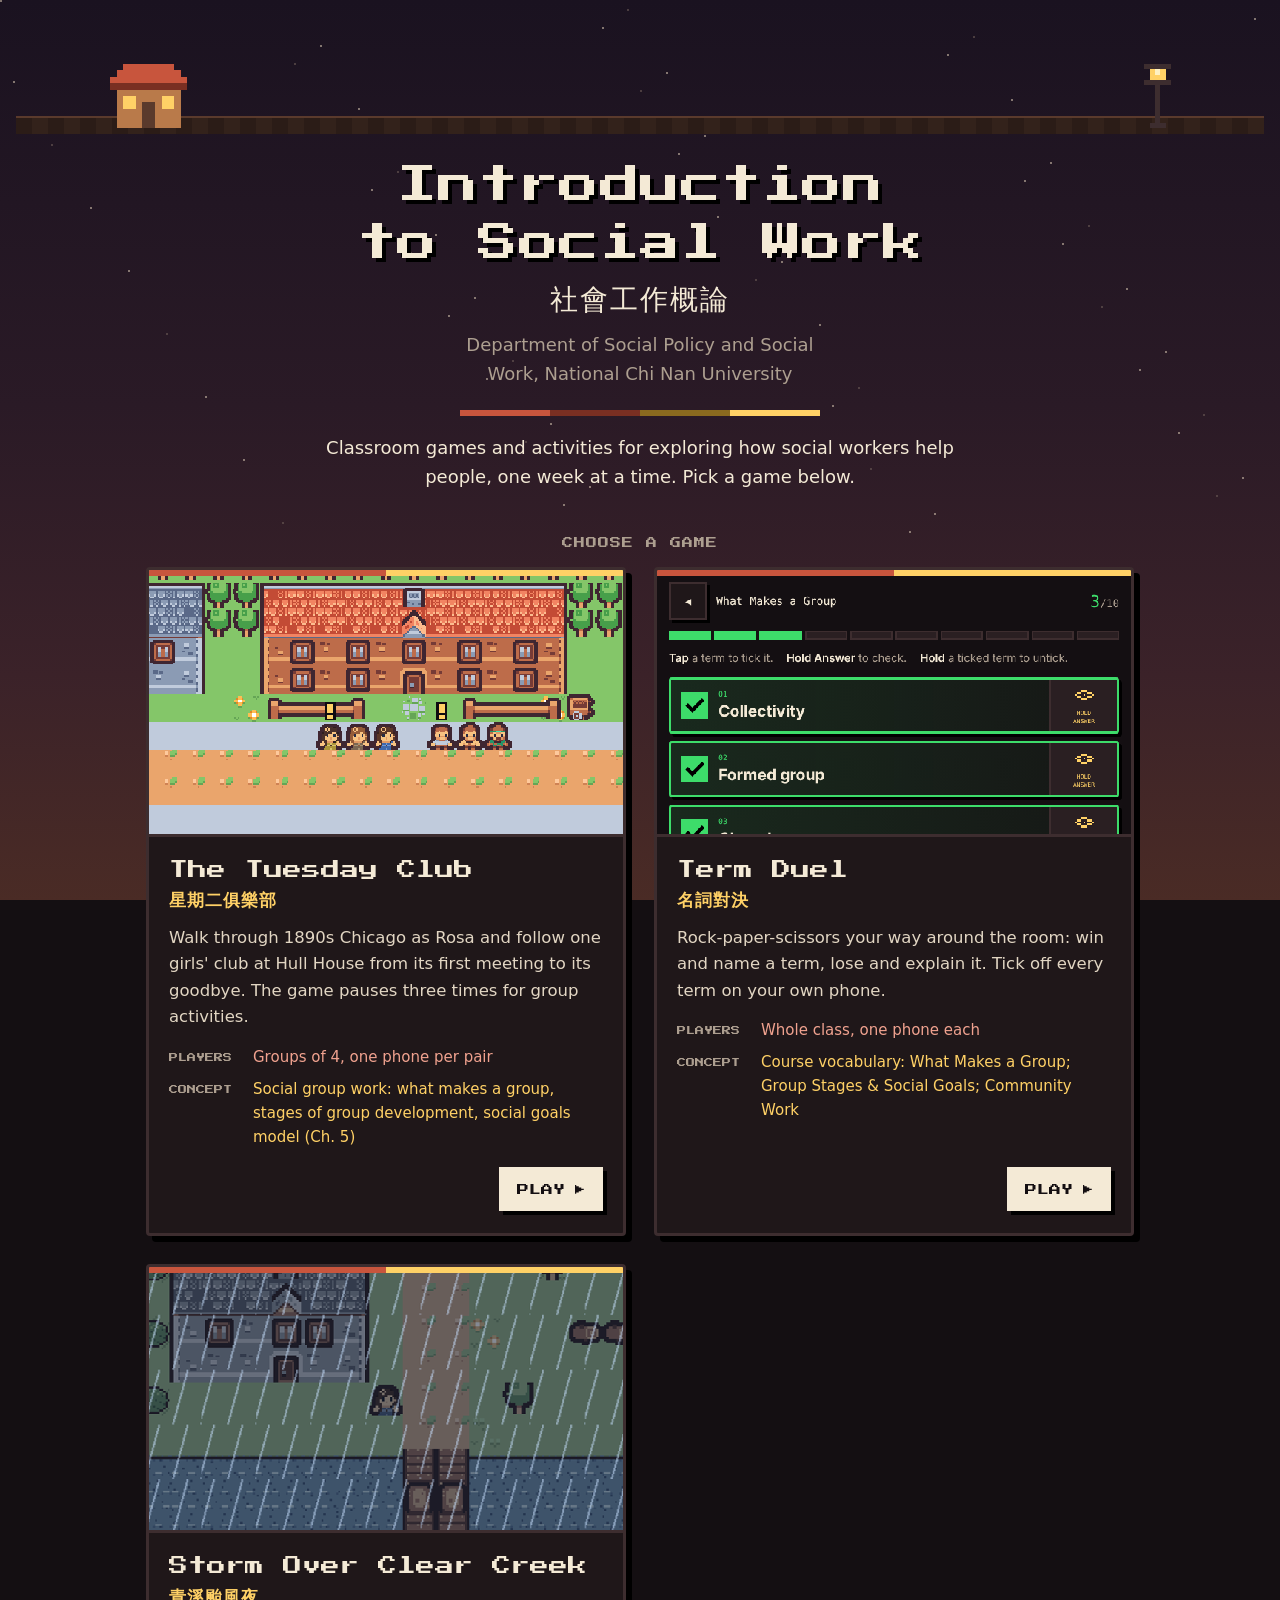
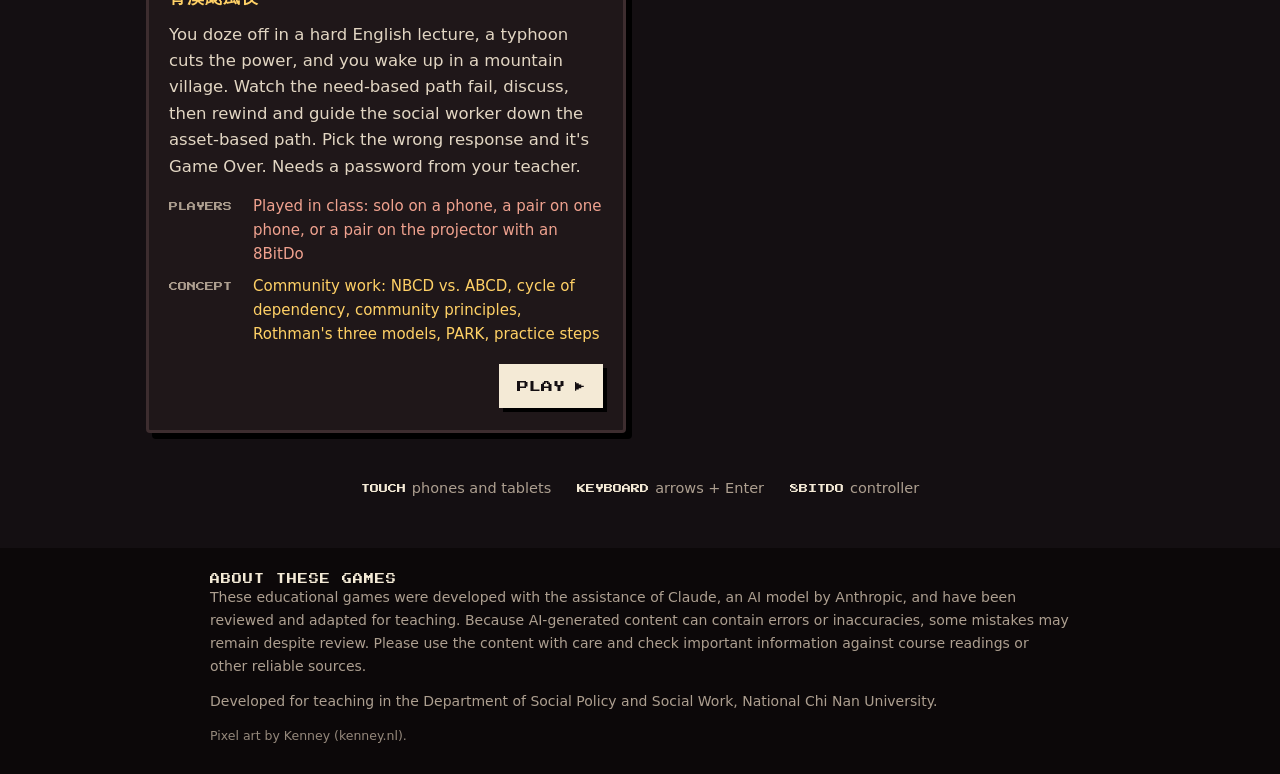
==== index.html @ db6e7737 "Updated term duel" ====
<!doctype html>
<html lang="en">
<head>
<meta charset="utf-8">
<meta name="viewport" content="width=device-width, initial-scale=1, viewport-fit=cover">
<title>Introduction to Social Work · Classroom Games</title>
<meta name="description" content="Classroom games and activities for the course Introduction to Social Work (社會工作概論).">
<link rel="icon" href="data:image/svg+xml,%3Csvg xmlns='http://www.w3.org/2000/svg' viewBox='0 0 8 8' shape-rendering='crispEdges'%3E%3Crect width='8' height='8' fill='%23140f12'/%3E%3Crect x='1' y='1' width='6' height='2' fill='%23c8553d'/%3E%3Crect x='1' y='3' width='6' height='4' fill='%23b97a4a'/%3E%3Crect x='3' y='5' width='2' height='2' fill='%23ffd166'/%3E%3C/svg%3E">
<link rel="preconnect" href="https://fonts.googleapis.com">
<link rel="preconnect" href="https://fonts.gstatic.com" crossorigin>
<link href="https://fonts.googleapis.com/css2?family=Press+Start+2P&display=swap" rel="stylesheet">
<style>
  :root {
    --bg: #140f12; --panel: #1f1719; --line: #3d2d2f;
    --brick: #c8553d; --brick-dark: #7a2f22; --gold: #ffd166; --gold-dark: #8a6a1f;
    --cream: #f4ead6; --mut: #ad9f90;
    --pixel: "Press Start 2P", ui-monospace, monospace;
    --body: system-ui, -apple-system, "Segoe UI", Roboto, "Noto Sans TC", "PingFang TC", "Microsoft JhengHei", sans-serif;
    --gutter: max(16px, env(safe-area-inset-left));
  }
  * { box-sizing: border-box; }
  html { -webkit-text-size-adjust: 100%; }
  body { margin: 0; background: var(--bg); color: var(--cream); font: 17px/1.6 var(--body);
    min-height: 100vh; display: flex; flex-direction: column; overflow-x: hidden; }
  a { color: inherit; }

  /* ---------- dusk street backdrop ---------- */
  .sky { position: fixed; inset: 0; z-index: -1; pointer-events: none;
    background: linear-gradient(#1a1220 0%, #2a1a26 45%, #3b2229 75%, #4a2b25 100%); }
  .sky i { position: absolute; width: 2px; height: 2px; background: #c9b8a6; opacity: .6; }
  .sky i:nth-child(3n) { background: #6c5a55; }
  .ground { height: 18px; background: repeating-linear-gradient(90deg, #2b1c17 0 16px, #33221b 16px 32px);
    border-top: 2px solid #5a3a2c; }

  header { padding: clamp(28px, 6vw, 64px) var(--gutter) clamp(18px, 3vw, 28px); text-align: center; }
  .scene { display: flex; justify-content: space-between; align-items: flex-end; max-width: 1080px;
    margin: 0 auto -12px; height: 64px; padding: 0 4px; }
  .scene svg { height: 100%; width: auto; }
  .scene .lamp { animation: glow 3.5s ease-in-out infinite alternate; }
  @keyframes glow { from { filter: brightness(.9); } to { filter: brightness(1.2); } }
  @media (prefers-reduced-motion: reduce) { .scene .lamp, .card .play b { animation: none !important; } }

  h1 { font: clamp(18px, 4.2vw, 40px)/1.45 var(--pixel); margin: 22px auto 6px; max-width: 22ch;
    text-shadow: 4px 4px 0 #000; letter-spacing: .5px; text-wrap: balance; }
  .zh { font-size: clamp(20px, 3.2vw, 28px); margin: 0 0 8px; letter-spacing: 2px; }
  .dept { margin: 0 auto; max-width: 46ch; color: var(--mut); font-size: clamp(15px, 2vw, 18px); text-wrap: balance; }
  .rule { display: flex; height: 6px; max-width: 360px; margin: 22px auto 18px; }
  .rule span { flex: 1; }
  .rule span:nth-child(1) { background: var(--brick); } .rule span:nth-child(2) { background: var(--brick-dark); }
  .rule span:nth-child(3) { background: var(--gold-dark); } .rule span:nth-child(4) { background: var(--gold); }
  .intro { margin: 0 auto; max-width: 56ch; font-size: clamp(15px, 2vw, 18px); text-wrap: pretty; }

  main { flex: 1; padding: 8px var(--gutter) 48px; }
  .label { font: 11px var(--pixel); color: var(--mut); text-align: center; margin: 10px 0 18px; letter-spacing: 1px; }
  .grid { display: grid; gap: clamp(16px, 3vw, 28px); max-width: 1080px; margin: 0 auto;
    grid-template-columns: repeat(auto-fit, minmax(min(100%, 320px), 480px)); justify-content: center; }
  .card { display: flex; flex-direction: column; text-decoration: none; background: var(--panel);
    border: 3px solid var(--line); border-radius: 4px; overflow: hidden; box-shadow: 6px 6px 0 #000;
    transition: transform .12s, box-shadow .12s, border-color .12s; position: relative; outline: none; }
  .card::before { content: ""; position: absolute; left: 0; right: 0; top: 0; height: 6px; z-index: 1;
    background: linear-gradient(90deg, var(--brick) 0 50%, var(--gold) 50% 100%); }
  .card:active { transform: translate(4px, 4px); box-shadow: 2px 2px 0 #000; }
  .card:focus-visible, .card.pad-focus { border-color: var(--cream); box-shadow: 6px 6px 0 #000, 0 0 0 4px rgba(244,234,214,.25); }
  @media (hover: hover) { .card:hover { border-color: #6a4b4d; transform: translate(-2px, -2px); box-shadow: 8px 8px 0 #000; } }
  .thumb { aspect-ratio: 16 / 9; background: #0f0c11 center / cover no-repeat; image-rendering: pixelated;
    border-bottom: 3px solid var(--line); display: block; width: 100%; }
  .body { padding: 20px 20px 22px; display: flex; flex-direction: column; gap: 12px; flex: 1; }
  .card h2 { font: clamp(15px, 2.4vw, 19px)/1.4 var(--pixel); margin: 0; color: var(--cream); }
  .card h2 small { display: block; font: 600 17px/1.4 var(--body); color: var(--gold); margin-top: 6px; letter-spacing: 1px; }
  .desc { margin: 0; color: #e2d6c3; font-size: 16.5px; }
  .meta { list-style: none; padding: 0; margin: 2px 0 0; display: grid; gap: 8px; font-size: 15px; }
  .meta li { display: flex; gap: 10px; align-items: baseline; }
  .meta b { flex: 0 0 auto; font: 9px/1.8 var(--pixel); color: var(--mut); min-width: 74px; }
  .meta .concept { color: var(--gold); }
  .meta .players { color: #f0a28f; }
  .play { margin-top: auto; padding-top: 6px; display: flex; justify-content: flex-end; }
  .play b { font: 12px var(--pixel); background: var(--cream); color: var(--bg); padding: 14px 18px 12px;
    box-shadow: 4px 4px 0 #000; min-height: 44px; display: inline-flex; align-items: center; gap: 10px; }
  .play b::after { content: "▶"; font-size: 10px; animation: nudge 1.2s steps(2) infinite; }
  @keyframes nudge { 50% { transform: translateX(3px); } }
  .status { text-align: center; color: var(--mut); font-size: 15px; }
  .controls { max-width: 1080px; margin: clamp(28px, 5vw, 44px) auto 0; display: flex; flex-wrap: wrap;
    justify-content: center; gap: 10px 26px; font-size: 14.5px; color: var(--mut); text-align: center; }
  .controls span { white-space: nowrap; }
  .controls b { font: 9px var(--pixel); color: var(--cream); margin-right: 6px; }

  footer { background: #0c0809; padding: 26px var(--gutter) max(28px, env(safe-area-inset-bottom));
    color: var(--mut); font-size: 14px; line-height: 1.65; }
  footer .wrap { max-width: 860px; margin: 0 auto; display: grid; gap: 12px; }
  footer h3 { font: 10px var(--pixel); color: var(--cream); margin: 0 0 2px; letter-spacing: 1px; }
  footer p { margin: 0; }
  footer .cite { font-size: 13.5px; overflow-wrap: anywhere; }
  footer .small { font-size: 12.5px; opacity: .85; }
  @media (max-width: 520px) {
    body { font-size: 16px; } .scene { height: 44px; } .body { padding: 18px 16px 20px; }
    .meta li { flex-direction: column; gap: 2px; }
  }
</style>
</head>
<body>
<div class="sky" aria-hidden="true" id="sky"></div>

<header>
  <div class="scene" aria-hidden="true">
    <!-- a small red-roofed house -->
    <svg viewBox="0 0 14 10" shape-rendering="crispEdges">
      <path fill="#c8553d" d="M3 0h8v1H3zM2 1h10v1H2zM1 2h12v1H1z"/>
      <path fill="#7a2f22" d="M1 3h12v1H1z"/>
      <path fill="#b97a4a" d="M2 4h10v6H2z"/>
      <path fill="#5a3a2c" d="M6 6h2v4H6z"/>
      <path fill="#ffd166" d="M3 5h2v2H3zM9 5h2v2H9z"/>
    </svg>
    <!-- street lamp -->
    <svg class="lamp" viewBox="0 0 7 12" shape-rendering="crispEdges">
      <path fill="#ffd166" d="M2 1h3v2H2z"/>
      <path fill="#fff1c2" d="M3 1h1v1H3z"/>
      <path fill="#3d2d2f" d="M1 0h5v1H1zM1 3h5v1H1zM3 4h1v7H3zM2 11h3v1H2z"/>
    </svg>
  </div>
  <div class="ground" aria-hidden="true"></div>
  <h1>Introduction to Social Work</h1>
  <p class="zh">社會工作概論</p>
  <p class="dept">Department of Social Policy and Social Work, National Chi Nan University</p>
  <div class="rule" aria-hidden="true"><span></span><span></span><span></span><span></span></div>
  <p class="intro">Classroom games and activities for exploring how social workers help people, one week at a time.
    Pick a game below.</p>
</header>

<main>
  <h2 class="label">CHOOSE A GAME</h2>
  <div class="grid" id="games" aria-live="polite"><p class="status">Loading games…</p></div>
  <div class="controls" aria-label="Ways to play">
    <span><b>TOUCH</b>phones and tablets</span>
    <span><b>KEYBOARD</b>arrows + Enter</span>
    <span><b>8BITDO</b>controller</span>
  </div>
</main>

<footer>
  <div class="wrap">
    <div>
      <h3>ABOUT THESE GAMES</h3>
      <p>These educational games were developed with the assistance of Claude, an AI model by Anthropic,
        and have been reviewed and adapted for teaching. Because AI-generated content can contain errors or
        inaccuracies, some mistakes may remain despite review. Please use the content with care and check
        important information against course readings or other reliable sources.</p>
    </div>
    <p>Developed for teaching in the Department of Social Policy and Social Work, National Chi Nan University.</p>
    <p class="small">Pixel art by Kenney (kenney.nl).</p>
  </div>
</footer>

<!-- Backup copy of games.json, used when the page is opened straight from a folder
     (browsers block reading games.json from file://). Keep it identical to games.json. -->
<script type="application/json" id="games-fallback">
[
  {
    "slug": "tuesday-club",
    "title": "The Tuesday Club",
    "zh": "星期二俱樂部",
    "description": "Walk through 1890s Chicago as Rosa and follow one girls' club at Hull House from its first meeting to its goodbye. The game pauses three times for group activities.",
    "players": "Groups of 4, one phone per pair",
    "concept": "Social group work: what makes a group, stages of group development, social goals model (Ch. 5)",
    "path": "games/tuesday-club/",
    "thumb": "games/tuesday-club/thumb.png",
    "added": "2026-10-18"
  },
  {
    "slug": "term-duel",
    "title": "Term Duel",
    "zh": "名詞對決",
    "description": "Rock-paper-scissors your way around the room: win and name a term, lose and explain it. Tick off every term on your own phone.",
    "players": "Whole class, one phone each",
    "concept": "Course vocabulary: What Makes a Group; Group Stages & Social Goals; Community Work",
    "path": "games/term-duel/",
    "thumb": "games/term-duel/thumb.png",
    "added": "2026-10-19"
  },
  {
    "slug": "storm-creek",
    "title": "Storm Over Clear Creek",
    "zh": "青溪颱風夜",
    "description": "You doze off in a hard English lecture, a typhoon cuts the power, and you wake up in a mountain village. Watch the need-based path fail, discuss, then rewind and guide the social worker down the asset-based path. Pick the wrong response and it's Game Over. Needs a password from your teacher.",
    "players": "Played in class: solo on a phone, a pair on one phone, or a pair on the projector with an 8BitDo",
    "concept": "Community work: NBCD vs. ABCD, cycle of dependency, community principles, Rothman's three models, PARK, practice steps",
    "path": "games/storm-creek/",
    "thumb": "games/storm-creek/thumb.png",
    "added": "2026-10-23"
  }
]
</script>
<script>
(() => {
  const sky = document.getElementById('sky');
  for (let i = 0; i < 60; i++) {
    const s = document.createElement('i');
    s.style.left = ((i * 97) % 100) + '%'; s.style.top = ((i * 53) % 60) + '%';
    sky.appendChild(s);
  }
})();

const grid = document.getElementById('games');
const esc = s => String(s ?? '').replace(/[&<>"']/g, c => ({ '&': '&amp;', '<': '&lt;', '>': '&gt;', '"': '&quot;', "'": '&#39;' }[c]));
function render(games) {
  grid.innerHTML = '';
  if (!games.length) { grid.innerHTML = '<p class="status">No games yet.</p>'; return; }
  for (const gm of games) {
    const a = document.createElement('a');
    a.className = 'card';
    a.href = gm.path || `games/${gm.slug}/`;
    a.setAttribute('aria-label', `Play ${gm.title}: ${gm.description}`);
    a.innerHTML = `
      ${gm.thumb ? `<span class="thumb" style="background-image:url('${esc(gm.thumb)}')" role="img" aria-label="Screenshot of ${esc(gm.title)}"></span>` : ''}
      <span class="body">
        <h2>${esc(gm.title)}${gm.zh ? `<small>${esc(gm.zh)}</small>` : ''}</h2>
        <p class="desc">${esc(gm.description)}</p>
        <ul class="meta">
          <li><b>PLAYERS</b><span class="players">${esc(gm.players)}</span></li>
          <li><b>CONCEPT</b><span class="concept">${esc(gm.concept)}</span></li>
        </ul>
        <span class="play"><b>PLAY</b></span>
      </span>`;
    grid.appendChild(a);
  }
}
function fallback() {
  try { render(JSON.parse(document.getElementById('games-fallback').textContent)); }
  catch (e) { grid.innerHTML = '<p class="status">Could not load the game list.</p>'; }
}
if (location.protocol === 'file:') fallback();
else fetch('games.json', { cache: 'no-cache' })
  .then(r => { if (!r.ok) throw new Error(r.status); return r.json(); })
  .then(render).catch(fallback);

/* 8BitDo / gamepad: D-pad or stick moves between cards, any face button opens */
(() => {
  let idx = -1, prev = {};
  const cards = () => [...grid.querySelectorAll('.card')];
  function focus(i) {
    const list = cards(); if (!list.length) return;
    idx = (i + list.length) % list.length;
    list.forEach((c, j) => c.classList.toggle('pad-focus', j === idx));
    list[idx].focus({ preventScroll: true });
    list[idx].scrollIntoView({ block: 'nearest', behavior: 'smooth' });
  }
  function poll() {
    const pads = navigator.getGamepads ? [...navigator.getGamepads()].filter(Boolean) : [];
    for (const gp of pads) {
      const b = j => !!(gp.buttons[j] && (gp.buttons[j].pressed || gp.buttons[j].value > 0.5));
      const ax = gp.axes[0] || 0, ay = gp.axes[1] || 0;
      const now = { next: b(15) || b(13) || ax > 0.6 || ay > 0.6, prev: b(14) || b(12) || ax < -0.6 || ay < -0.6, go: b(0) || b(1) || b(9) };
      const p = prev[gp.index] || {};
      if (now.next && !p.next) focus(idx + 1);
      if (now.prev && !p.prev) focus(idx - 1);
      if (now.go && !p.go) { if (idx < 0) focus(0); else cards()[idx]?.click(); }
      prev[gp.index] = now;
    }
    requestAnimationFrame(poll);
  }
  addEventListener('gamepadconnected', () => { if (idx < 0) focus(0); });
  document.addEventListener('pointerdown', () => cards().forEach(c => c.classList.remove('pad-focus')));
  requestAnimationFrame(poll);
})();
</script>
</body>
</html>
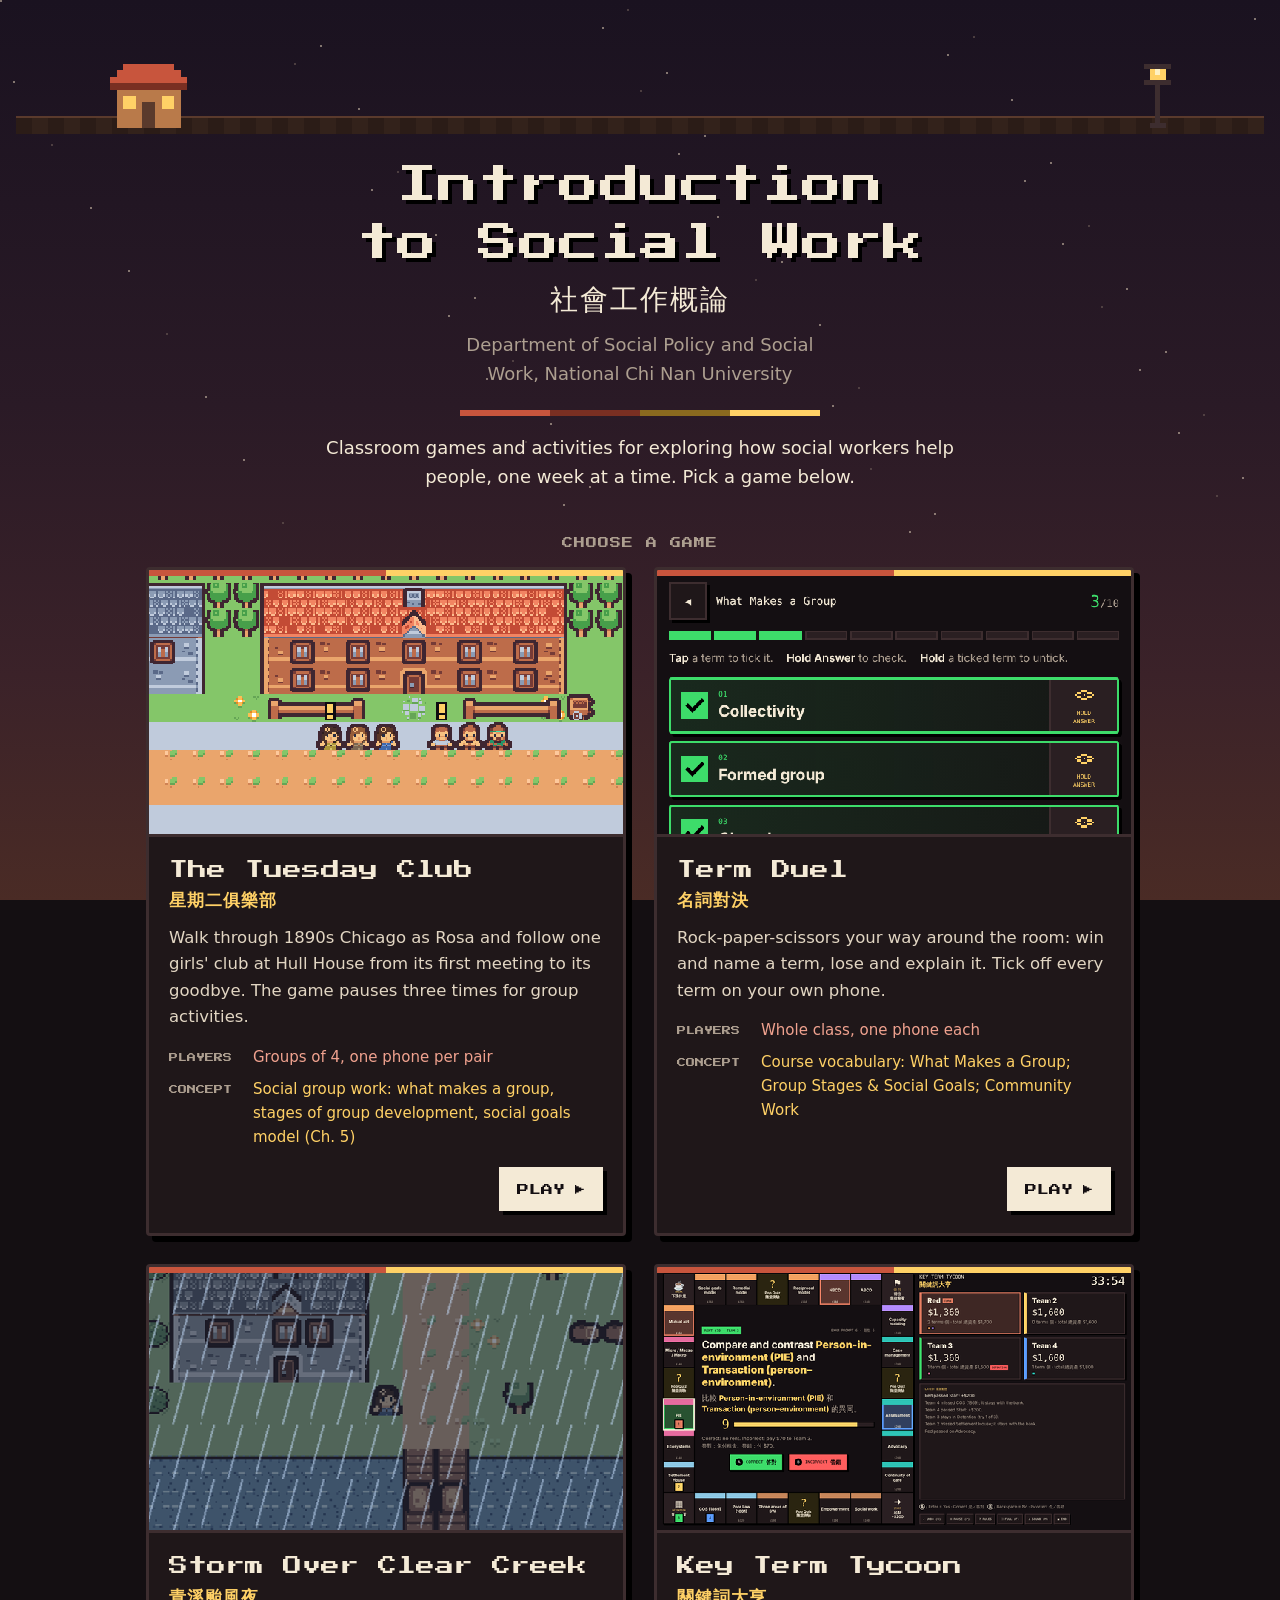
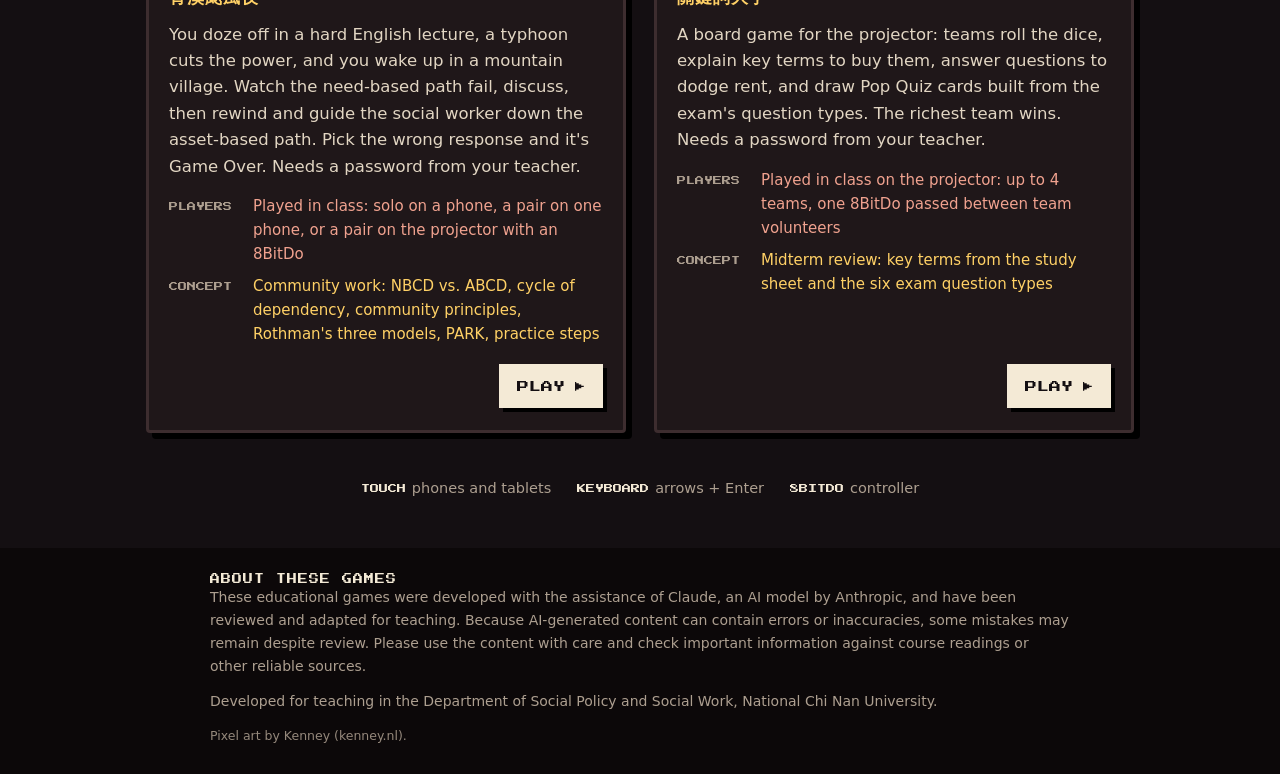
==== commit 1cf8b803: "Added tycoon" ====
--- a/index.html
+++ b/index.html
@@ -186,6 +186,17 @@
     "path": "games/storm-creek/",
     "thumb": "games/storm-creek/thumb.png",
     "added": "2026-10-23"
+  },
+  {
+    "slug": "term-tycoon",
+    "title": "Key Term Tycoon",
+    "zh": "關鍵詞大亨",
+    "description": "A board game for the projector: teams roll the dice, explain key terms to buy them, answer questions to dodge rent, and draw Pop Quiz cards built from the exam's question types. The richest team wins. Needs a password from your teacher.",
+    "players": "Played in class on the projector: up to 4 teams, one 8BitDo passed between team volunteers",
+    "concept": "Midterm review: key terms from the study sheet and the six exam question types",
+    "path": "games/term-tycoon/",
+    "thumb": "games/term-tycoon/thumb.png",
+    "added": "2026-10-26"
   }
 ]
 </script>
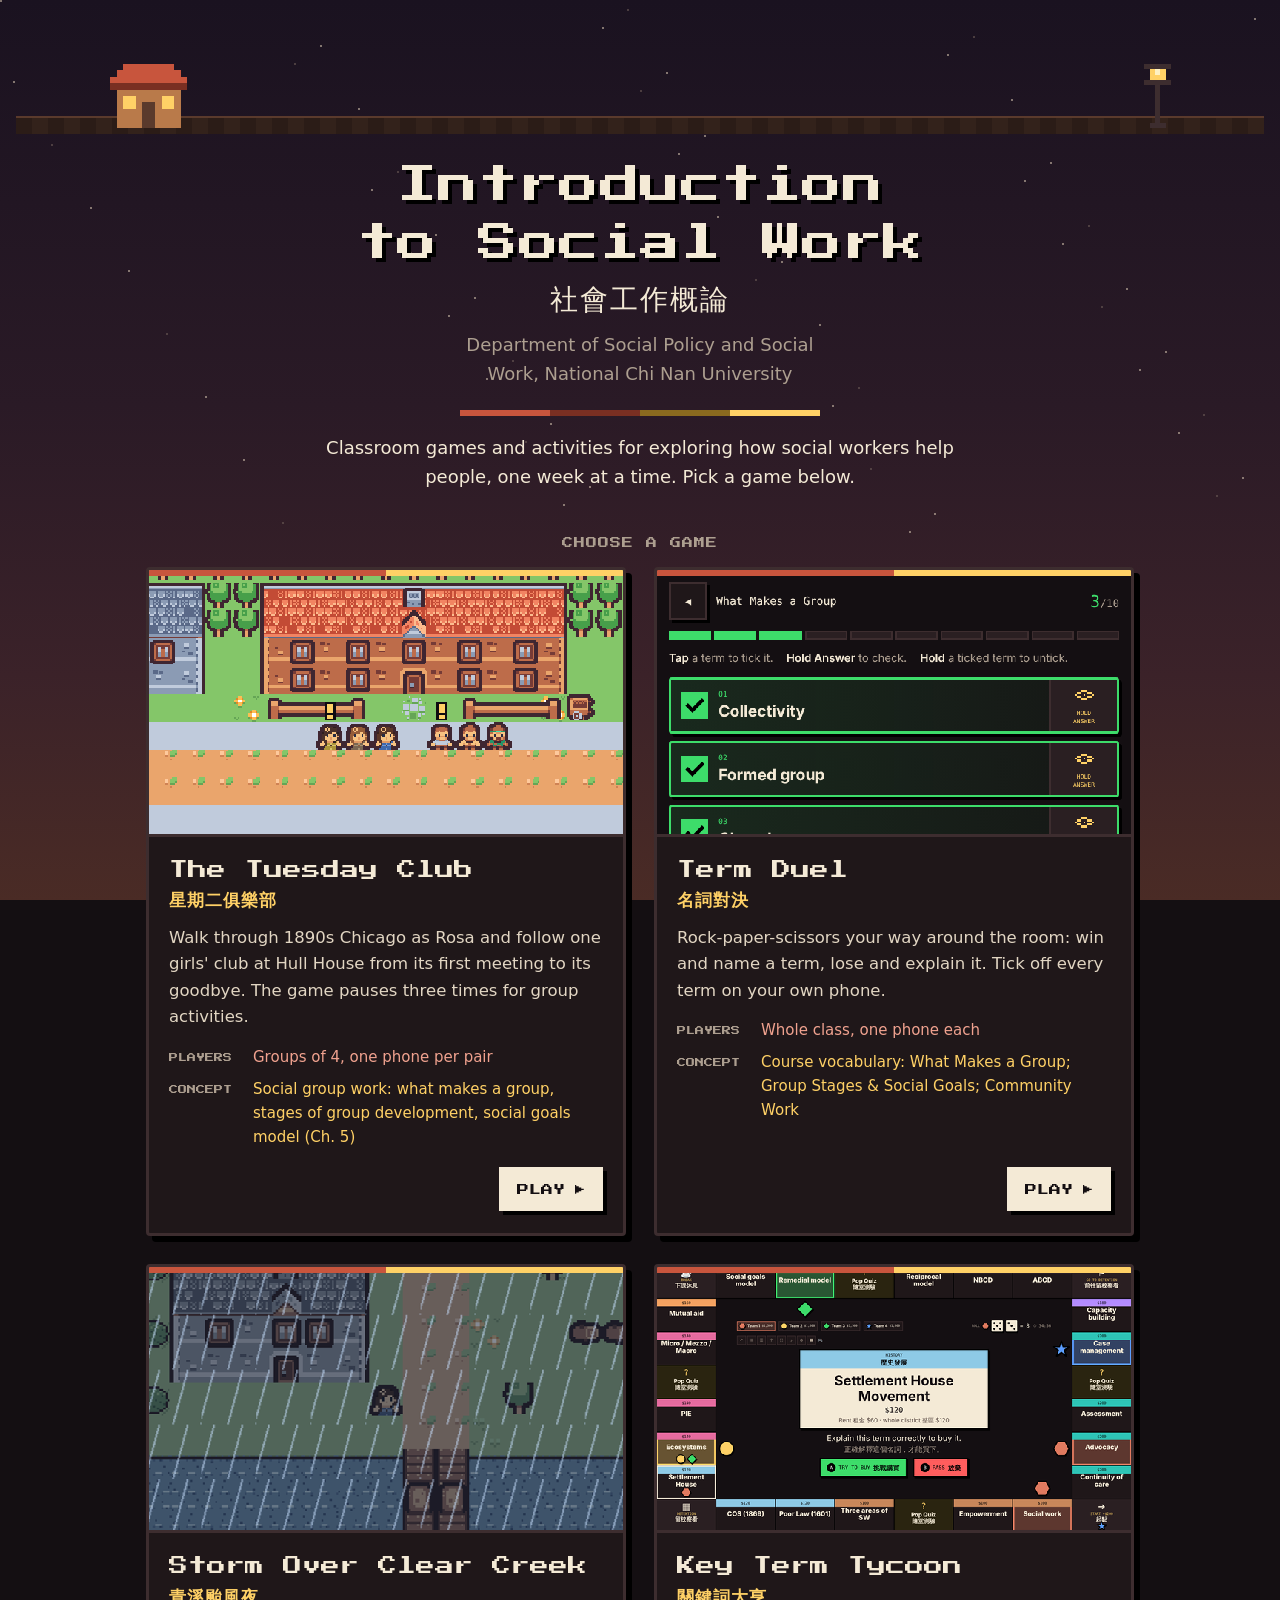
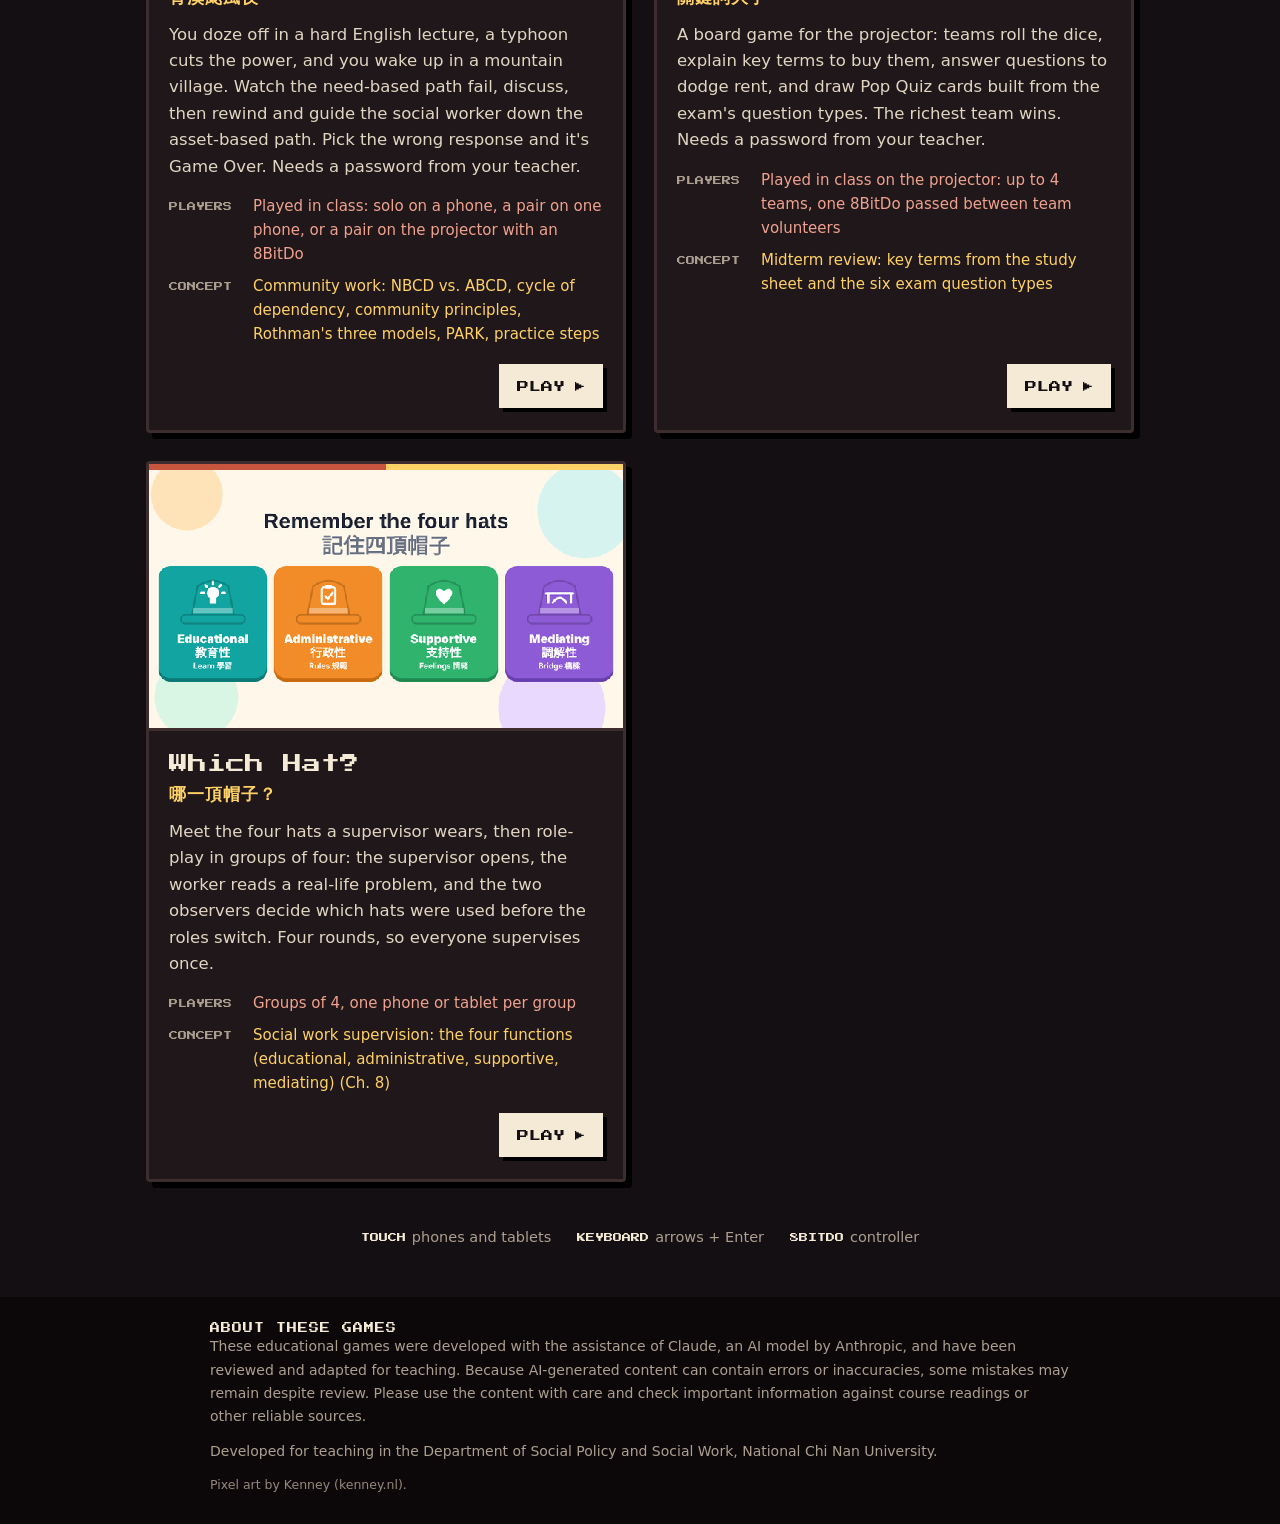
==== commit 86e4fa5c: "Added which hat" ====
--- a/index.html
+++ b/index.html
@@ -197,6 +197,17 @@
     "path": "games/term-tycoon/",
     "thumb": "games/term-tycoon/thumb.png",
     "added": "2026-10-26"
+  },
+  {
+    "slug": "which-hat",
+    "title": "Which Hat?",
+    "zh": "哪一頂帽子？",
+    "description": "Meet the four hats a supervisor wears, then role-play in groups of four: the supervisor opens, the worker reads a real-life problem, and the two observers decide which hats were used before the roles switch. Four rounds, so everyone supervises once.",
+    "players": "Groups of 4, one phone or tablet per group",
+    "concept": "Social work supervision: the four functions (educational, administrative, supportive, mediating) (Ch. 8)",
+    "path": "games/which-hat/",
+    "thumb": "games/which-hat/thumb.png",
+    "added": "2026-11-10"
   }
 ]
 </script>
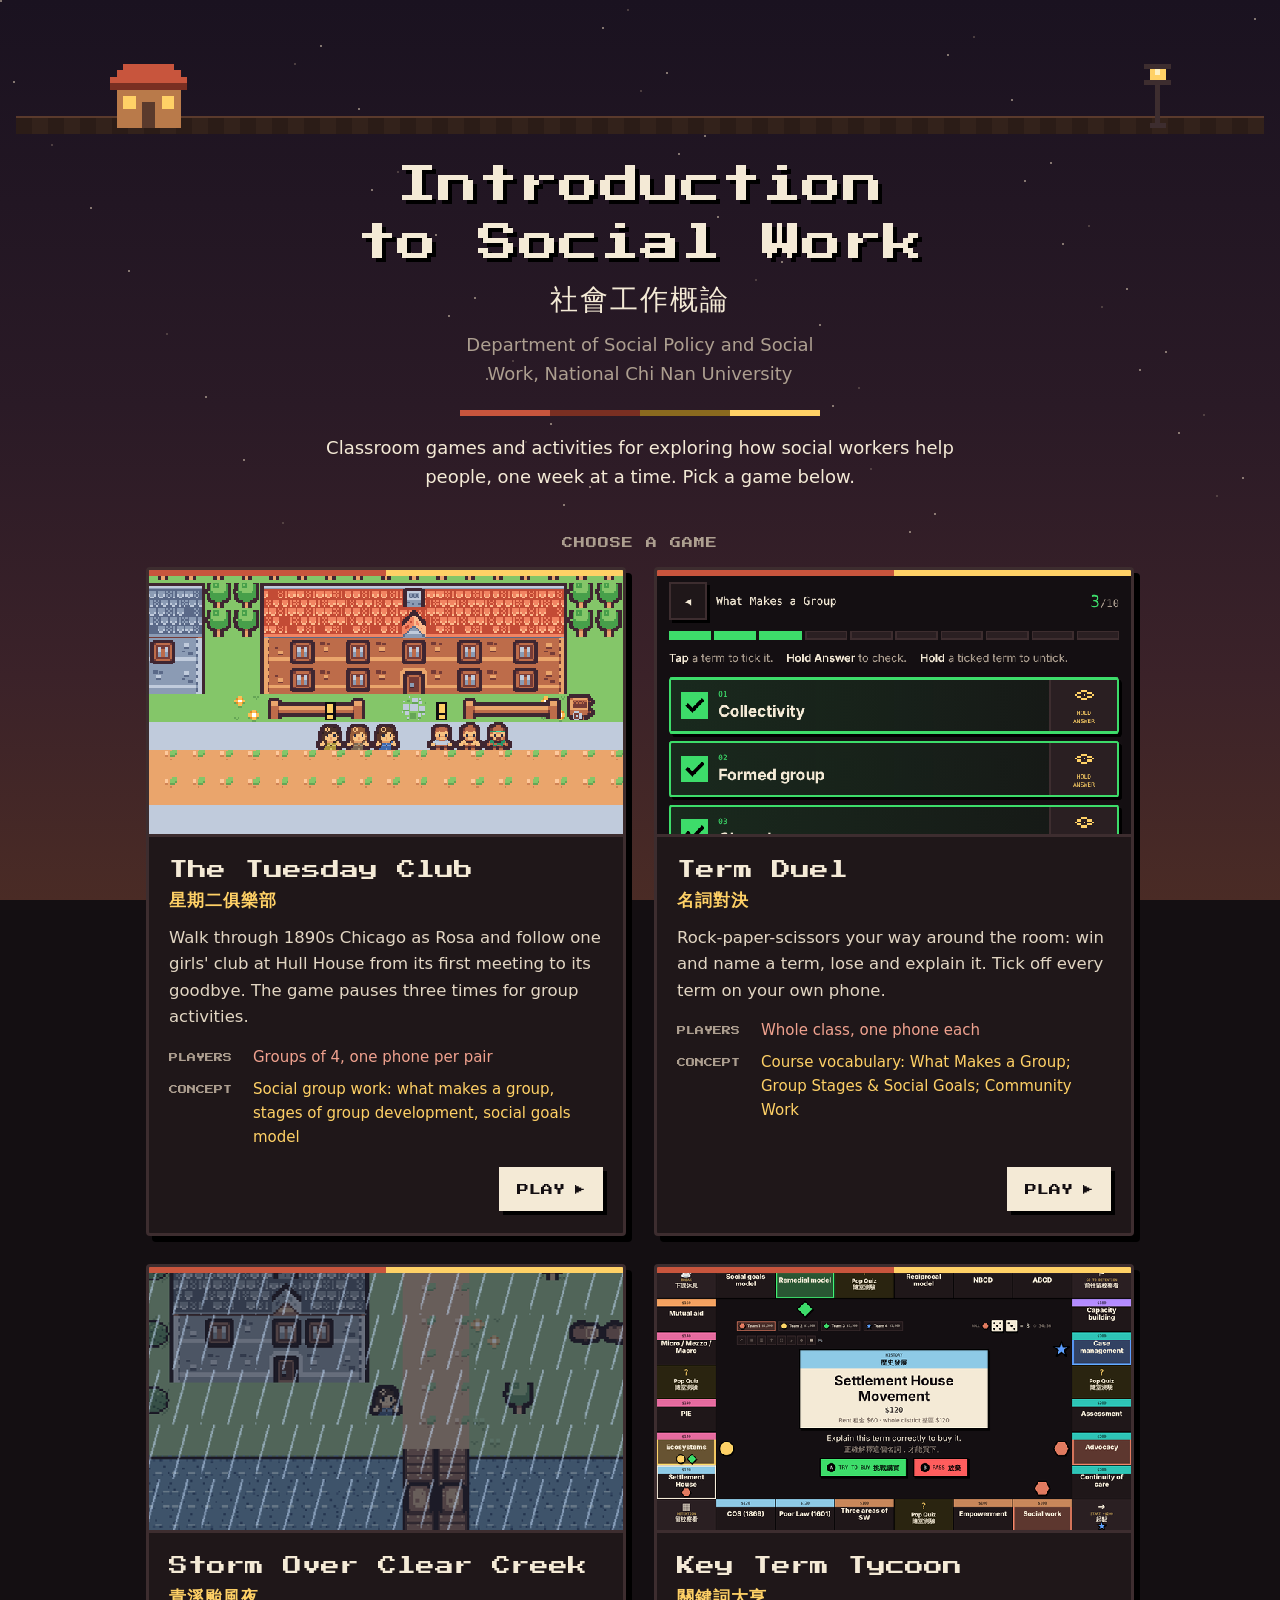
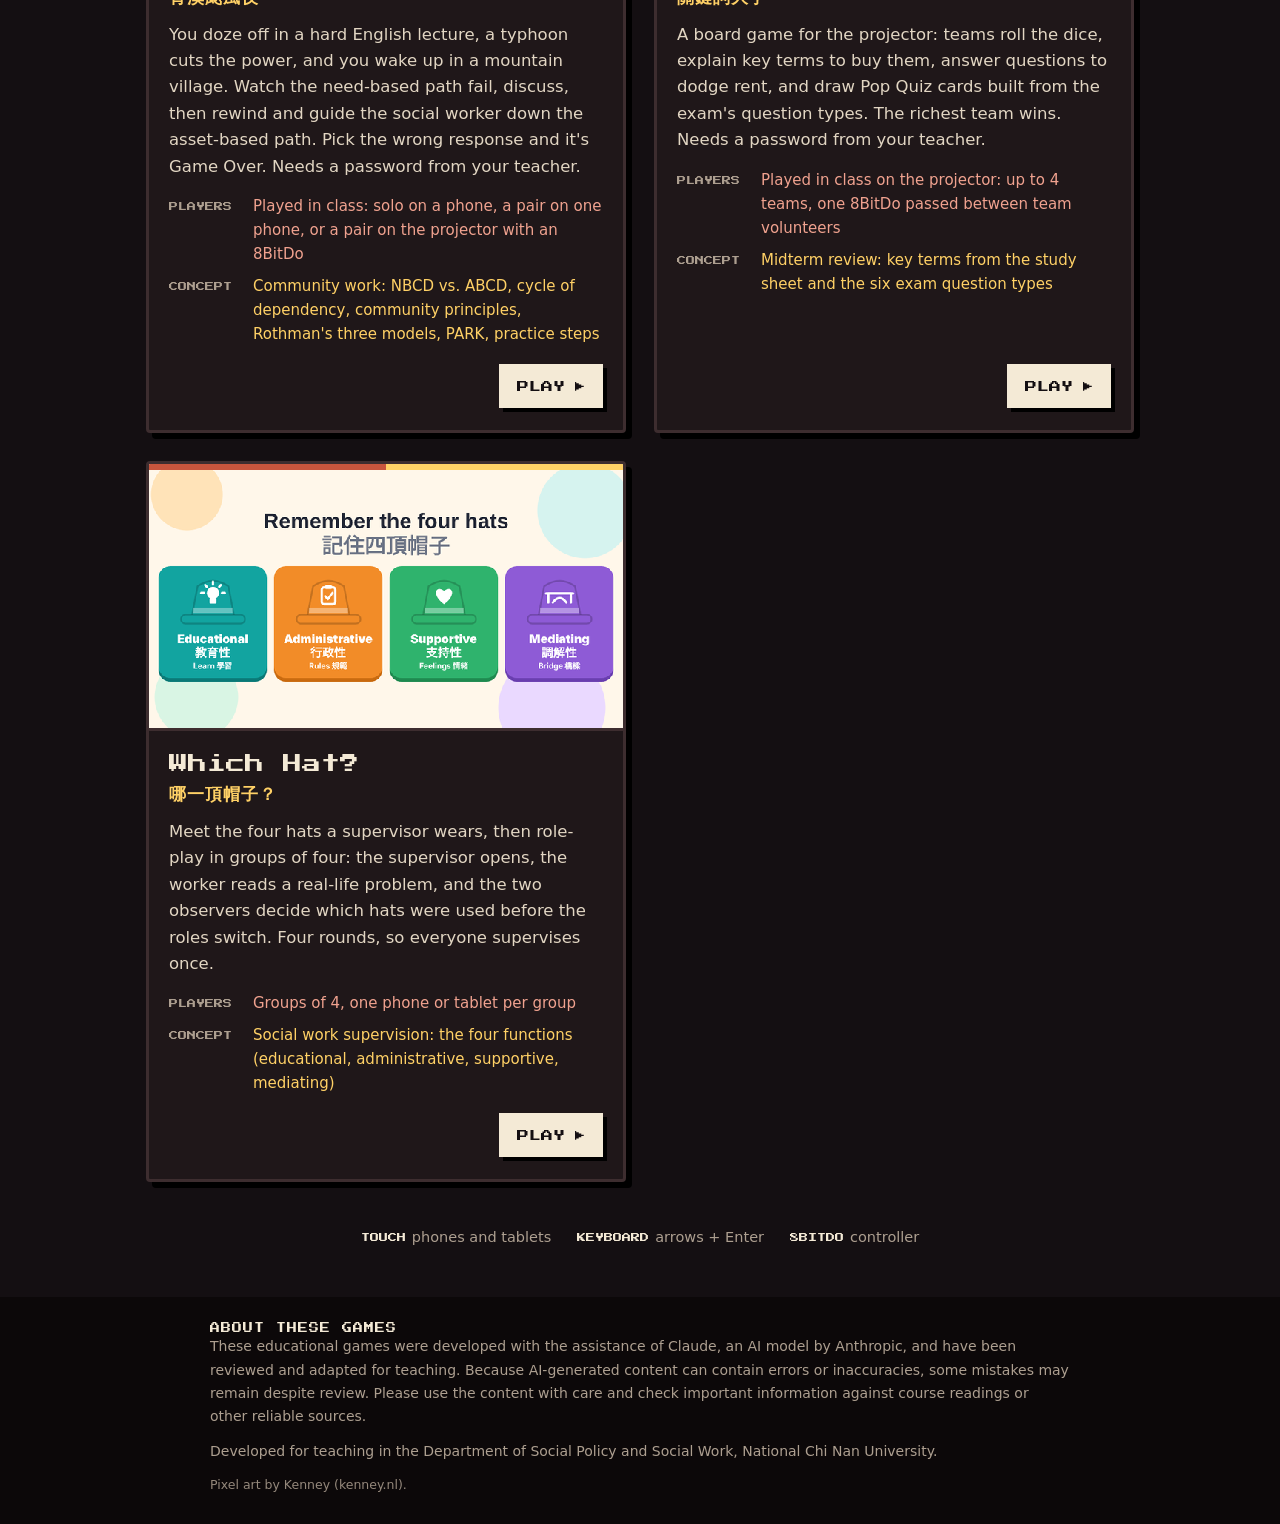
==== commit 38507f8e: "Updated descriptions" ====
--- a/index.html
+++ b/index.html
@@ -160,7 +160,7 @@
     "zh": "星期二俱樂部",
     "description": "Walk through 1890s Chicago as Rosa and follow one girls' club at Hull House from its first meeting to its goodbye. The game pauses three times for group activities.",
     "players": "Groups of 4, one phone per pair",
-    "concept": "Social group work: what makes a group, stages of group development, social goals model (Ch. 5)",
+    "concept": "Social group work: what makes a group, stages of group development, social goals model",
     "path": "games/tuesday-club/",
     "thumb": "games/tuesday-club/thumb.png",
     "added": "2026-10-18"
@@ -204,7 +204,7 @@
     "zh": "哪一頂帽子？",
     "description": "Meet the four hats a supervisor wears, then role-play in groups of four: the supervisor opens, the worker reads a real-life problem, and the two observers decide which hats were used before the roles switch. Four rounds, so everyone supervises once.",
     "players": "Groups of 4, one phone or tablet per group",
-    "concept": "Social work supervision: the four functions (educational, administrative, supportive, mediating) (Ch. 8)",
+    "concept": "Social work supervision: the four functions (educational, administrative, supportive, mediating)",
     "path": "games/which-hat/",
     "thumb": "games/which-hat/thumb.png",
     "added": "2026-11-10"
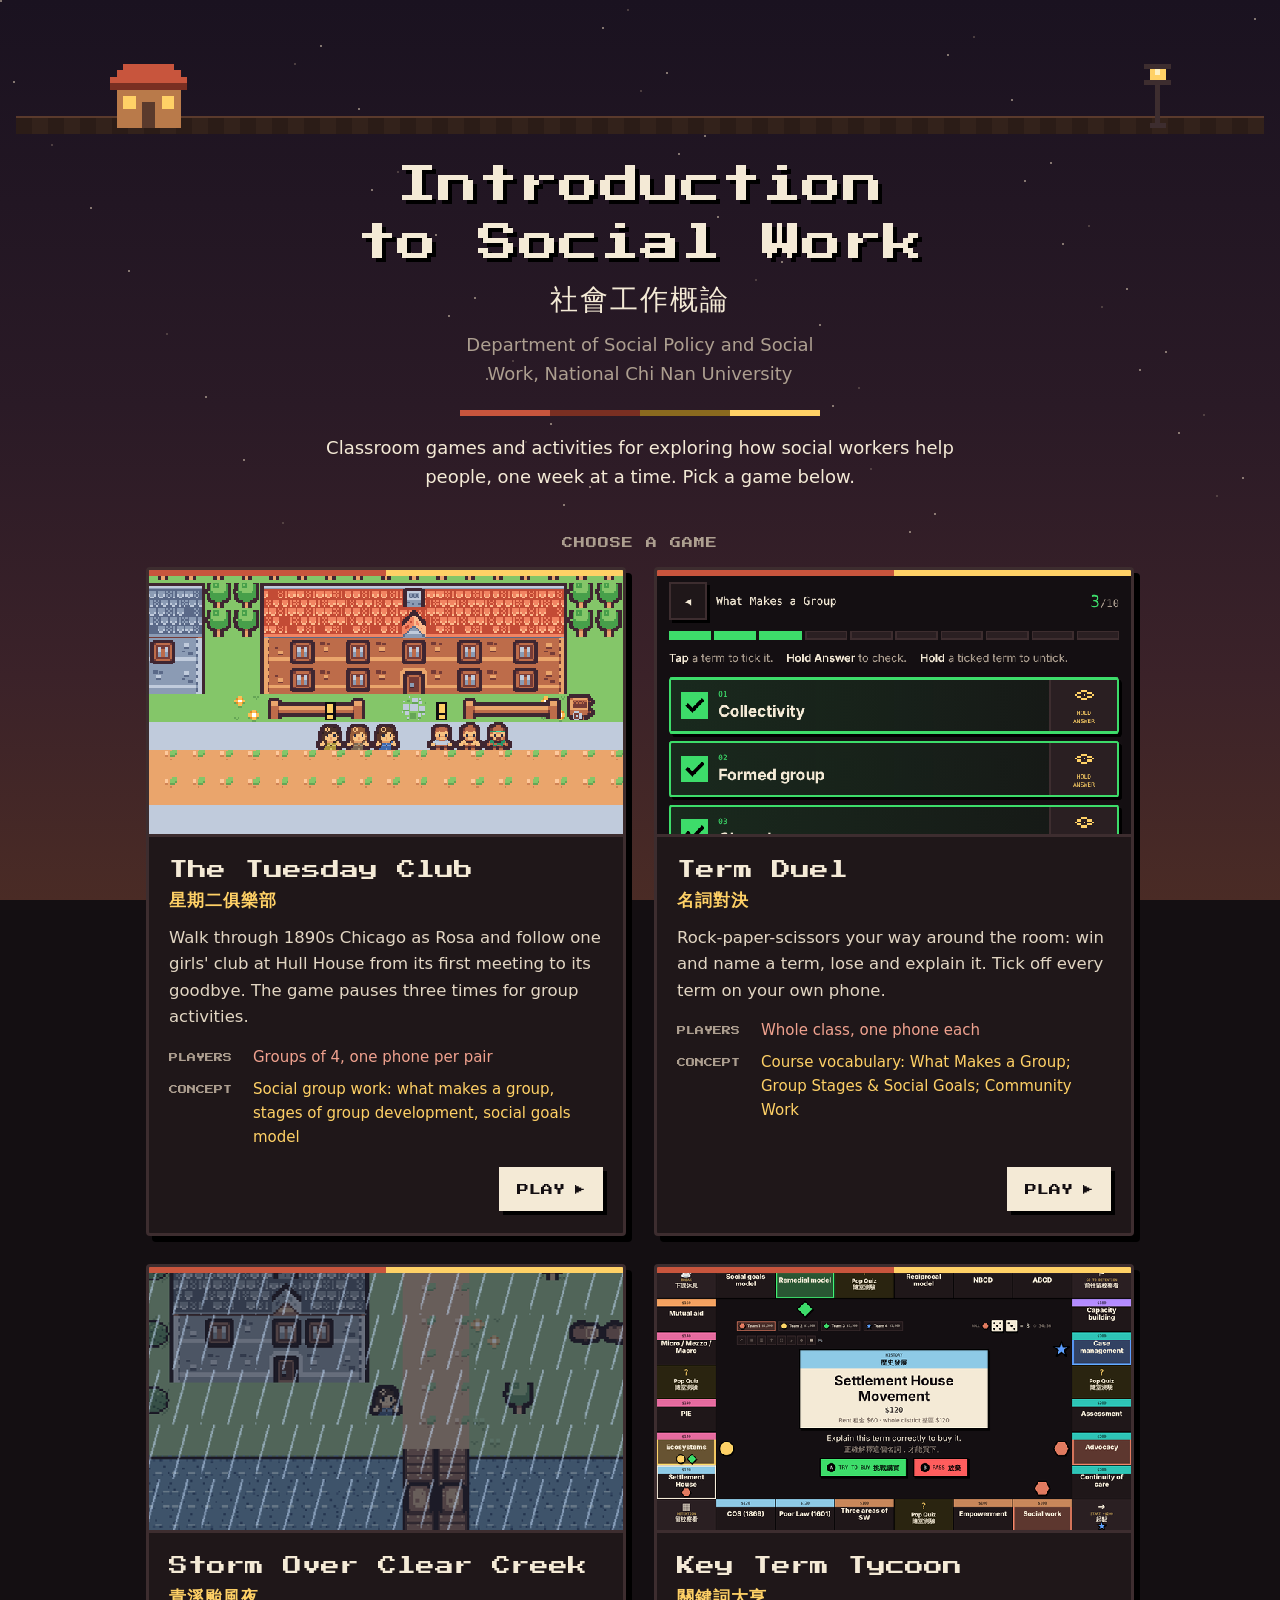
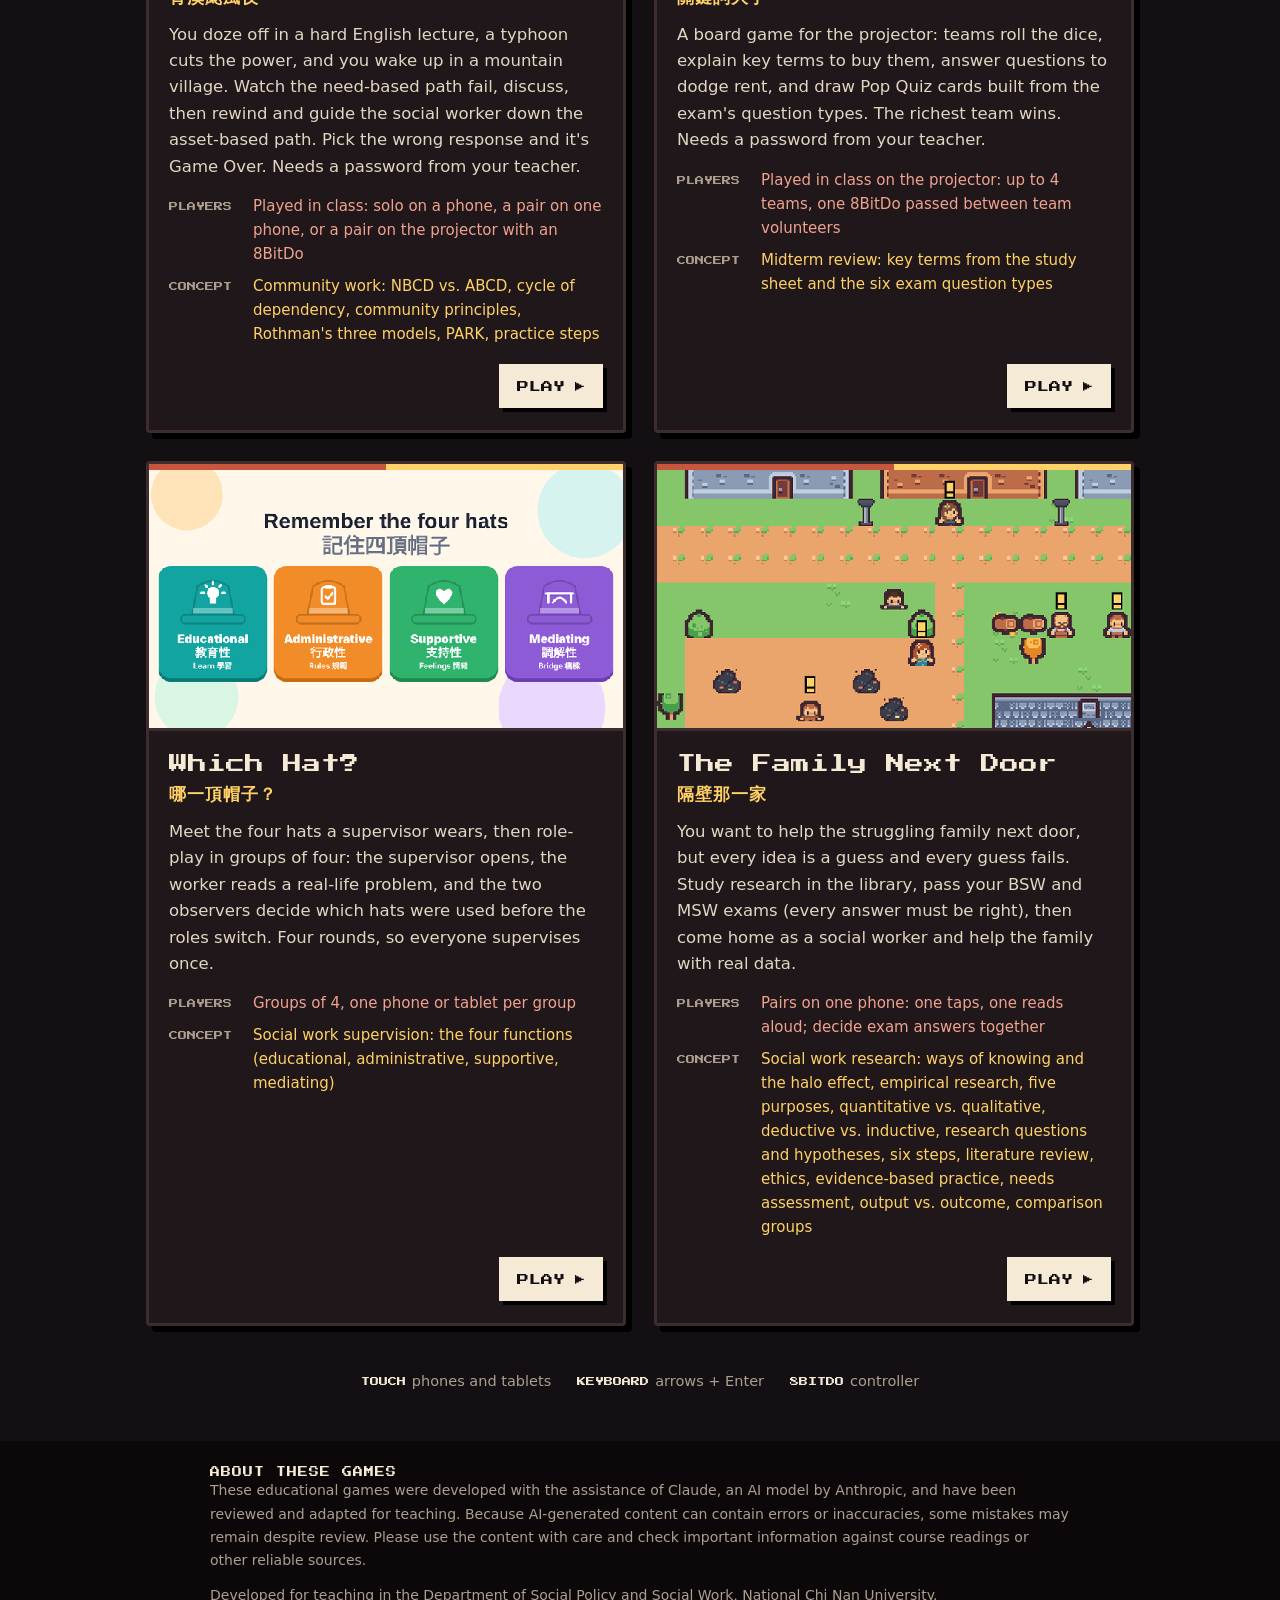
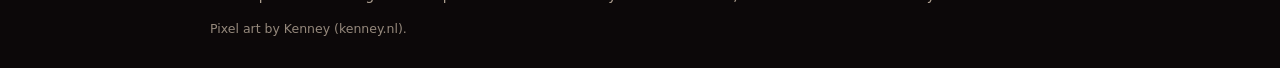
==== commit 909f44d6: "Added family" ====
--- a/index.html
+++ b/index.html
@@ -208,6 +208,17 @@
     "path": "games/which-hat/",
     "thumb": "games/which-hat/thumb.png",
     "added": "2026-11-10"
+  },
+  {
+    "slug": "family-next-door",
+    "title": "The Family Next Door",
+    "zh": "隔壁那一家",
+    "description": "You want to help the struggling family next door, but every idea is a guess and every guess fails. Study research in the library, pass your BSW and MSW exams (every answer must be right), then come home as a social worker and help the family with real data.",
+    "players": "Pairs on one phone: one taps, one reads aloud; decide exam answers together",
+    "concept": "Social work research: ways of knowing and the halo effect, empirical research, five purposes, quantitative vs. qualitative, deductive vs. inductive, research questions and hypotheses, six steps, literature review, ethics, evidence-based practice, needs assessment, output vs. outcome, comparison groups",
+    "path": "games/family-next-door/",
+    "thumb": "games/family-next-door/thumb.png",
+    "added": "2026-11-12"
   }
 ]
 </script>
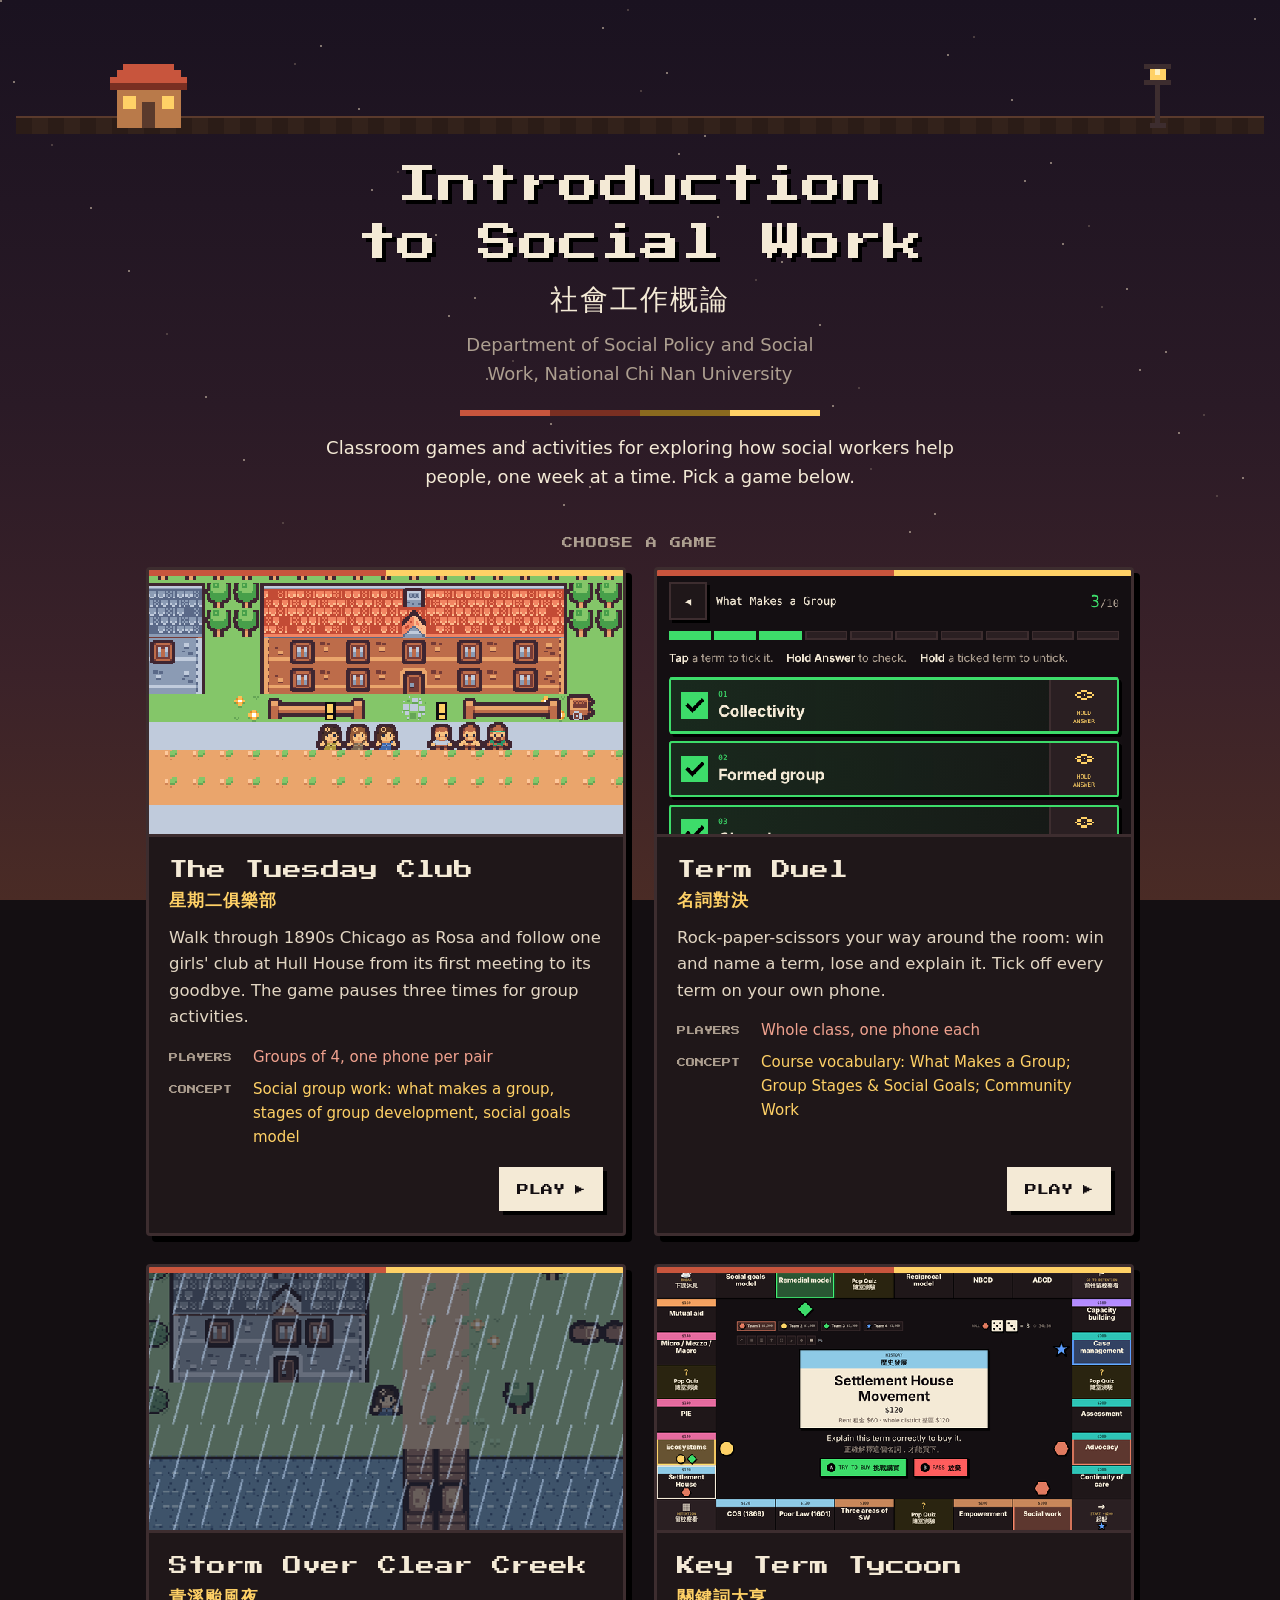
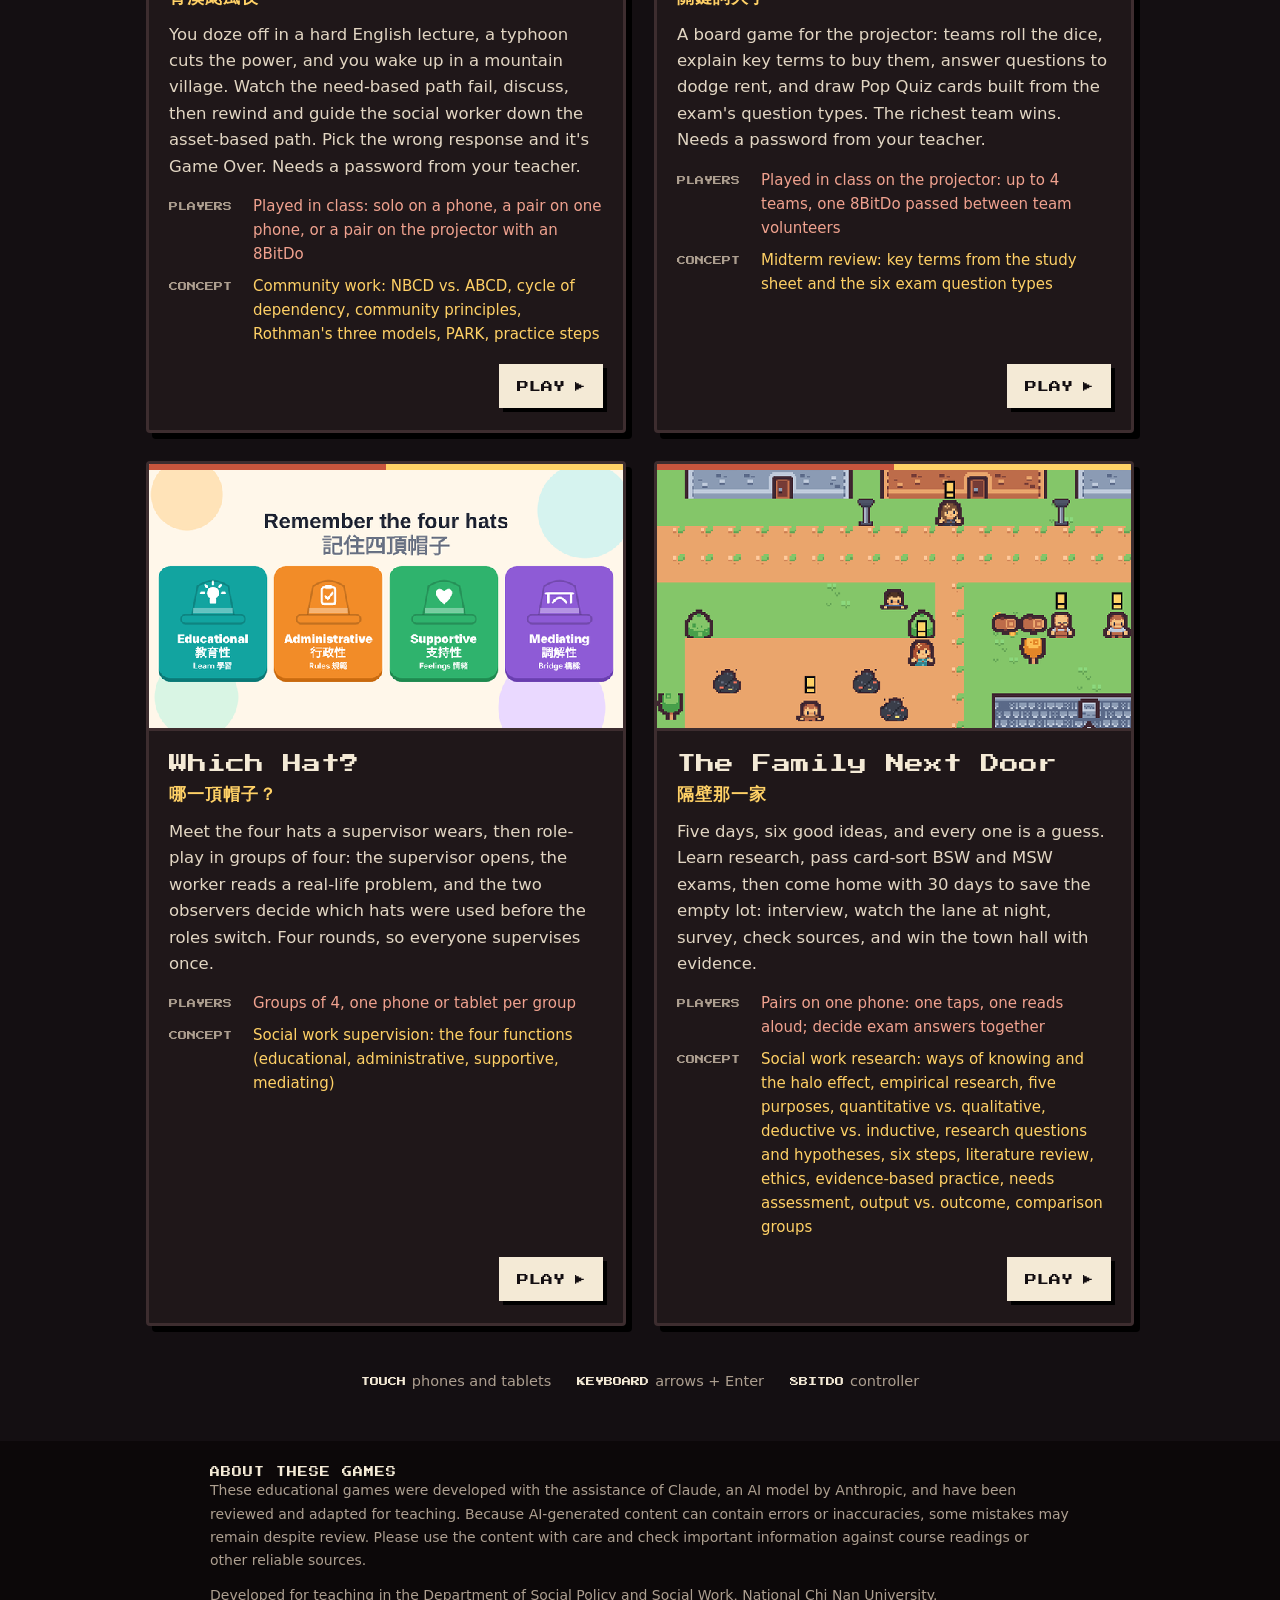
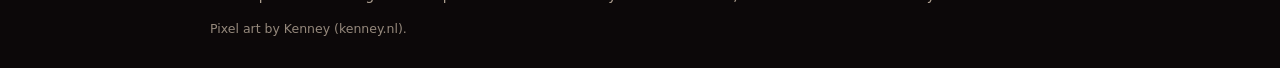
==== commit 405a048f: "Updated story" ====
--- a/index.html
+++ b/index.html
@@ -213,7 +213,7 @@
     "slug": "family-next-door",
     "title": "The Family Next Door",
     "zh": "隔壁那一家",
-    "description": "You want to help the struggling family next door, but every idea is a guess and every guess fails. Study research in the library, pass your BSW and MSW exams (every answer must be right), then come home as a social worker and help the family with real data.",
+    "description": "Five days, six good ideas, and every one is a guess. Learn research, pass card-sort BSW and MSW exams, then come home with 30 days to save the empty lot: interview, watch the lane at night, survey, check sources, and win the town hall with evidence.",
     "players": "Pairs on one phone: one taps, one reads aloud; decide exam answers together",
     "concept": "Social work research: ways of knowing and the halo effect, empirical research, five purposes, quantitative vs. qualitative, deductive vs. inductive, research questions and hypotheses, six steps, literature review, ethics, evidence-based practice, needs assessment, output vs. outcome, comparison groups",
     "path": "games/family-next-door/",
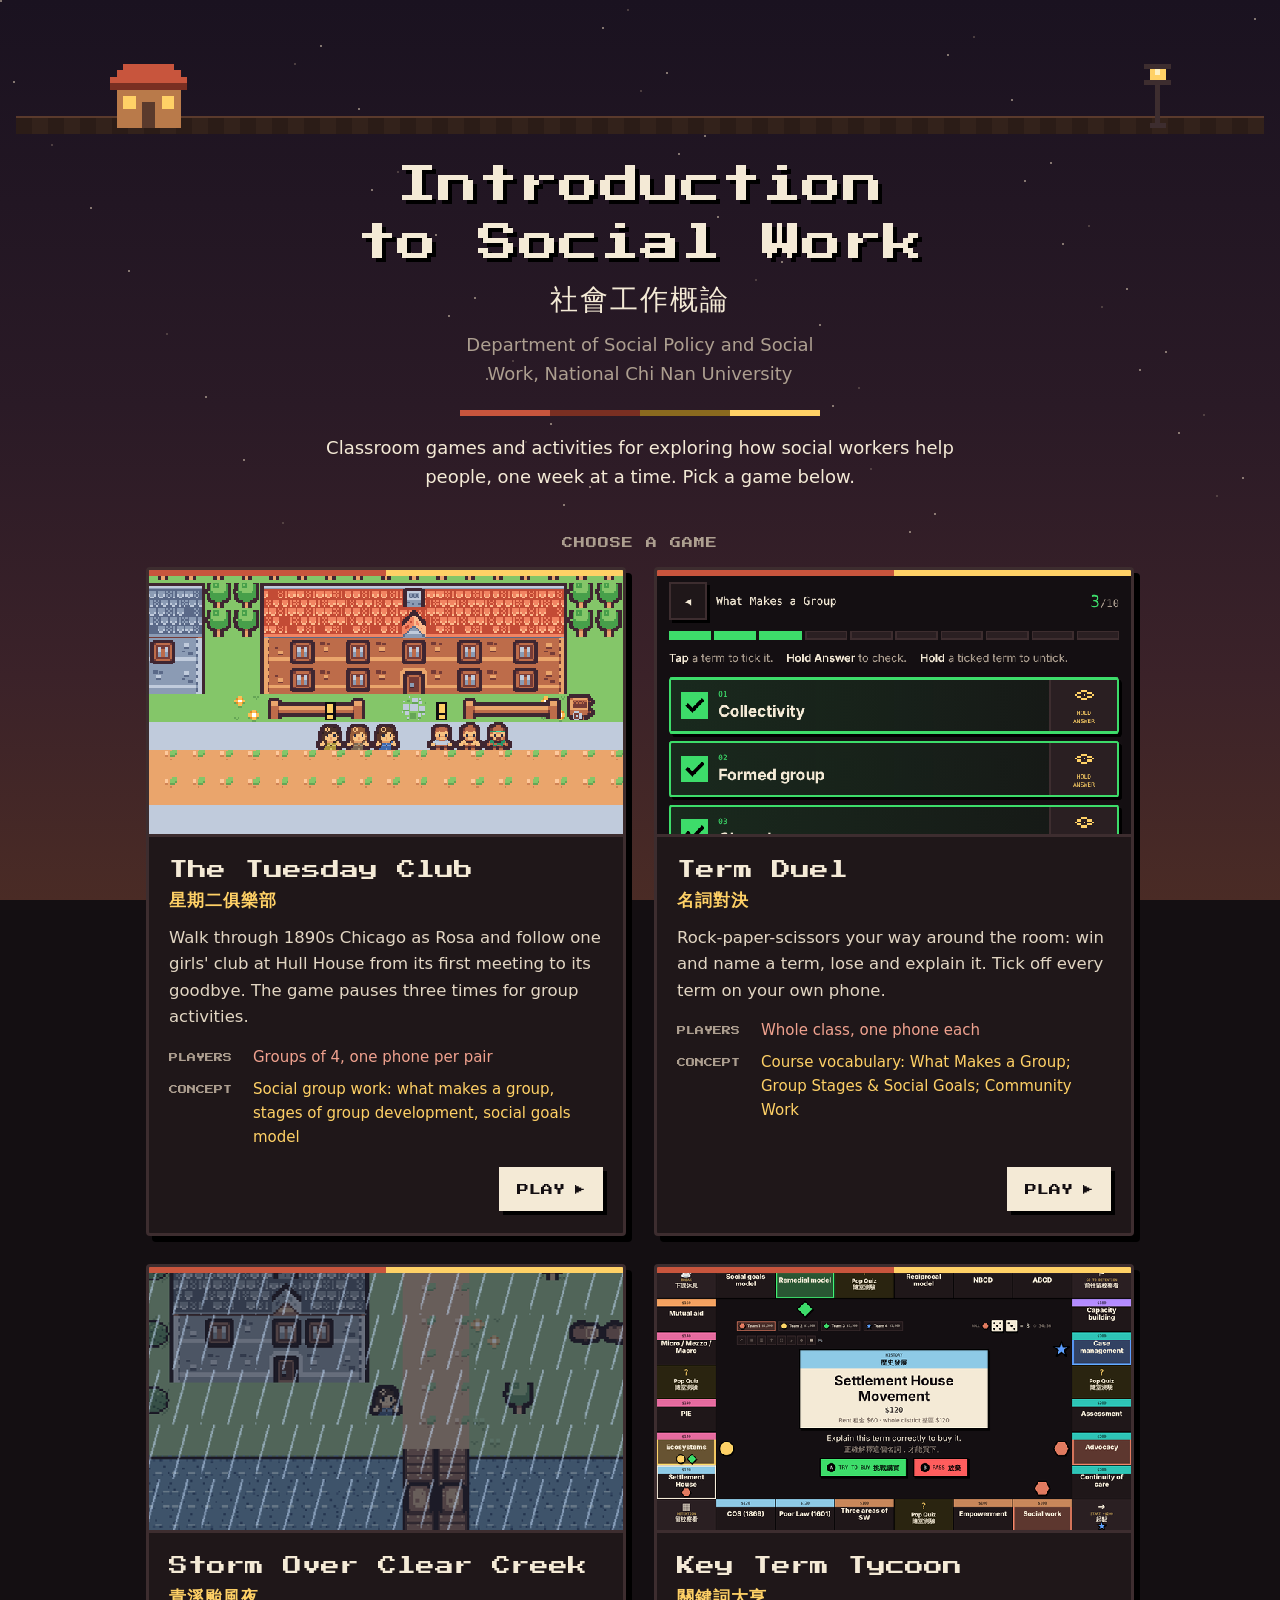
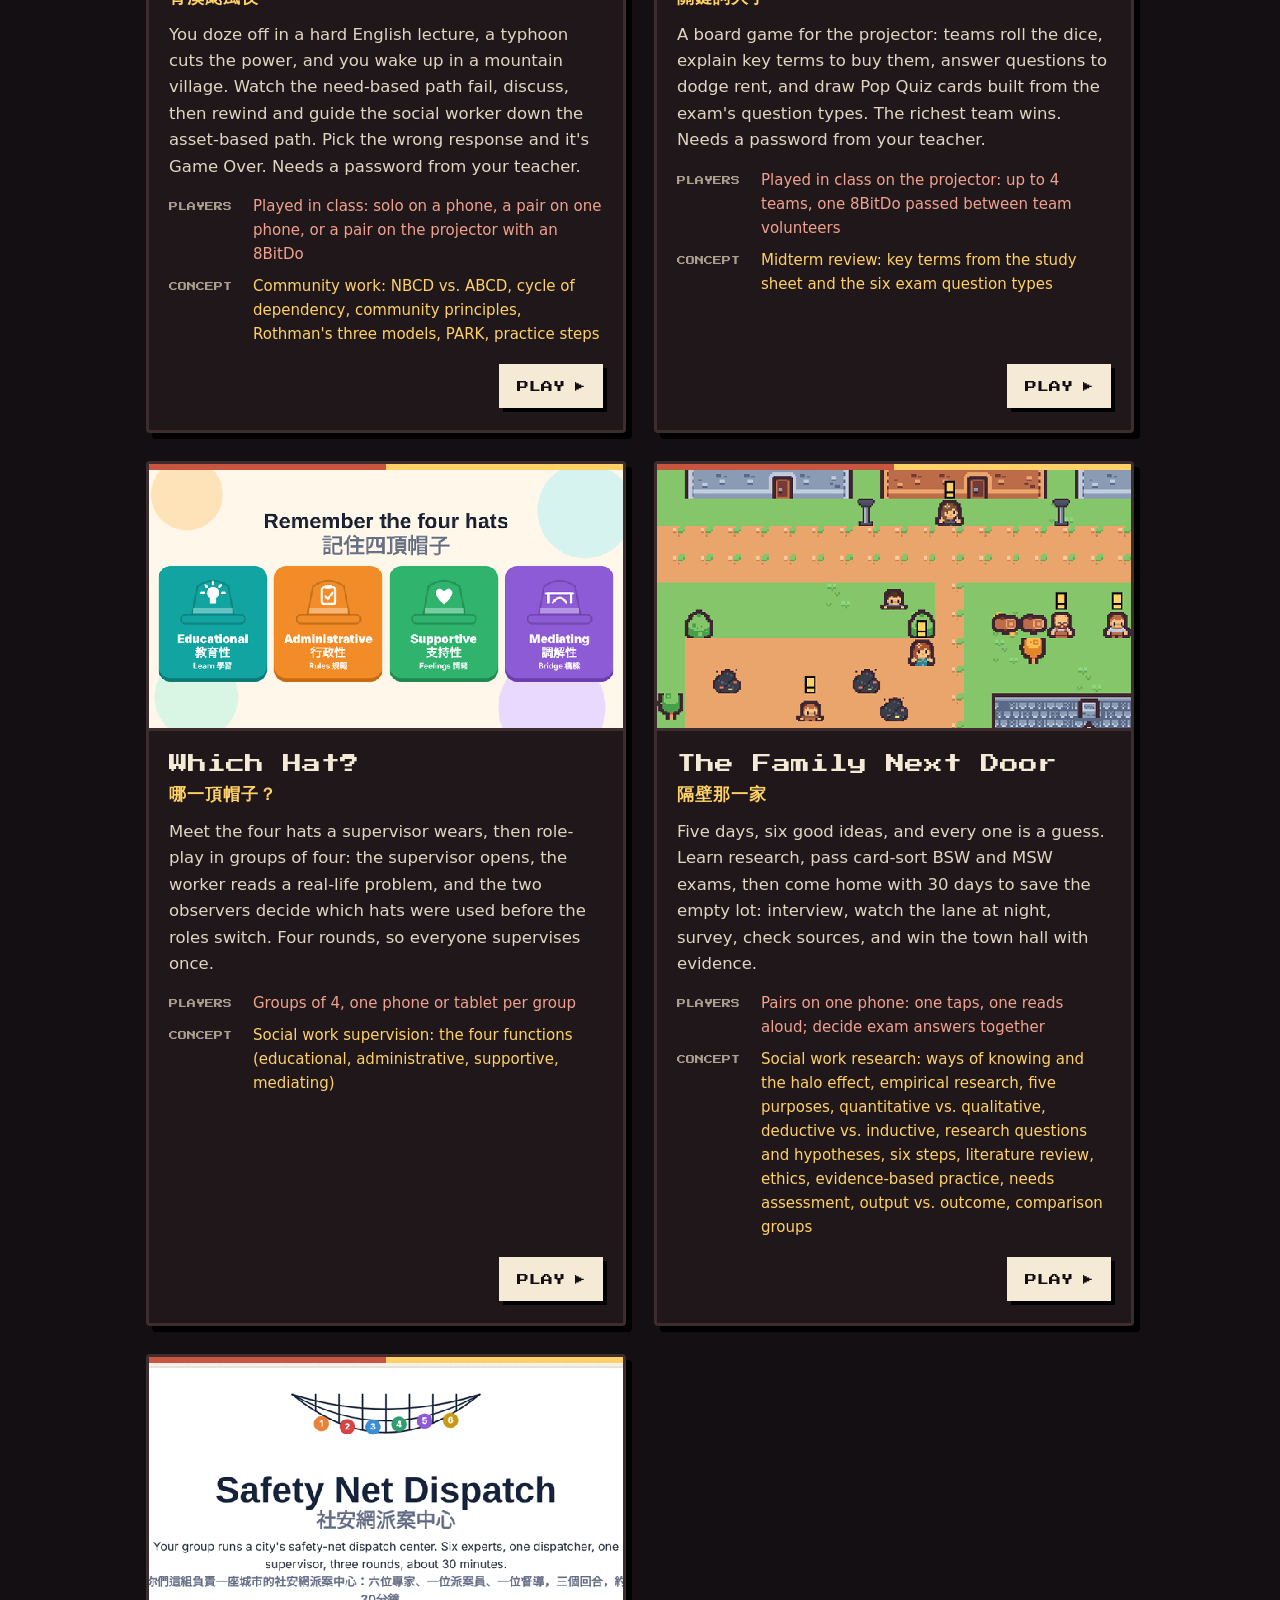
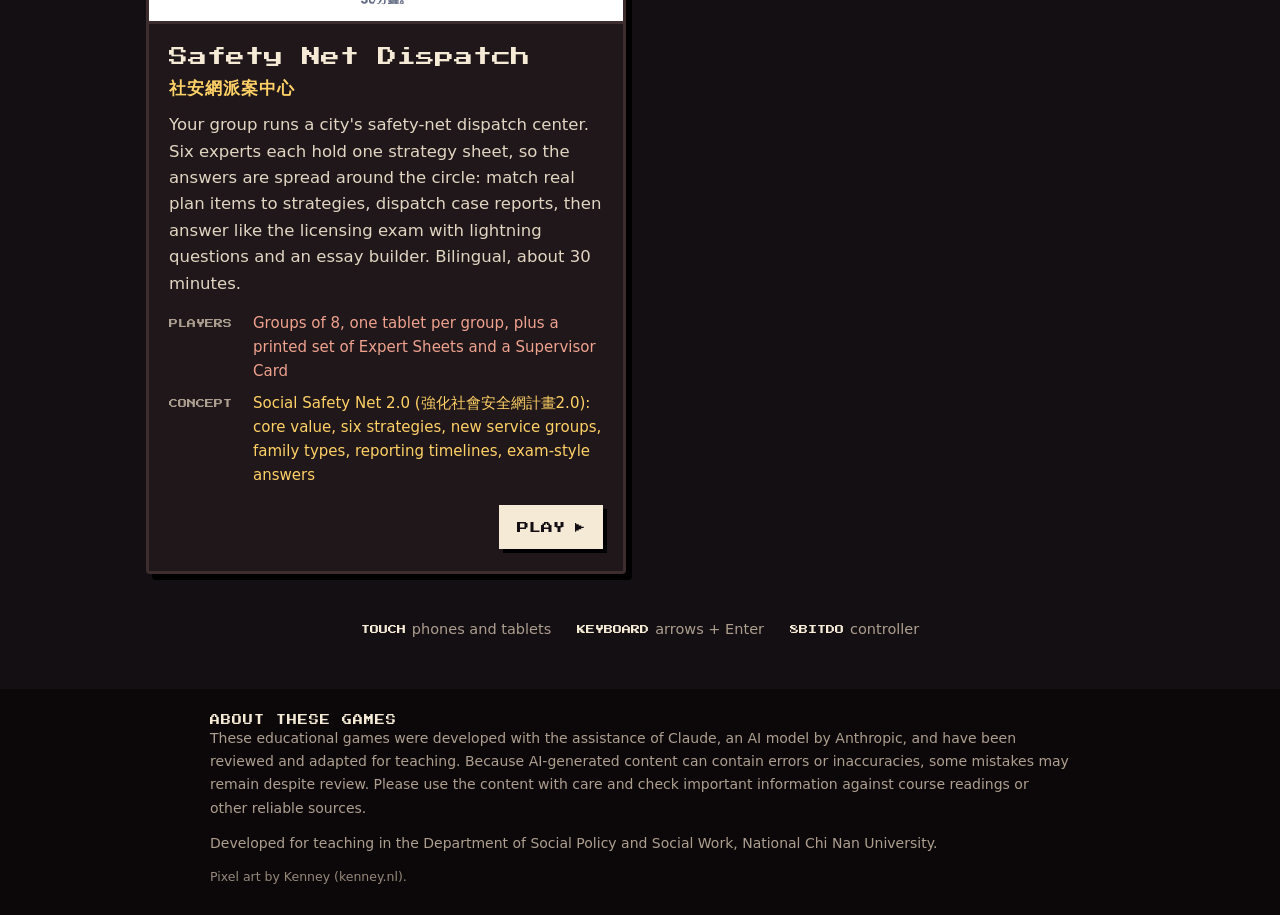
==== commit 84d28086: "Updated on 2026-11-23" ====
--- a/index.html
+++ b/index.html
@@ -219,6 +219,17 @@
     "path": "games/family-next-door/",
     "thumb": "games/family-next-door/thumb.png",
     "added": "2026-11-12"
+  },
+  {
+    "slug": "safety-net-dispatch",
+    "title": "Safety Net Dispatch",
+    "zh": "社安網派案中心",
+    "description": "Your group runs a city's safety-net dispatch center. Six experts each hold one strategy sheet, so the answers are spread around the circle: match real plan items to strategies, dispatch case reports, then answer like the licensing exam with lightning questions and an essay builder. Bilingual, about 30 minutes. Needs a password from your teacher.",
+    "players": "Groups of 8, one tablet per group, plus a printed set of Expert Sheets and a Supervisor Card",
+    "concept": "Social Safety Net 2.0 (強化社會安全網計畫2.0): core value, six strategies, new service groups, family types, reporting timelines, exam-style answers",
+    "path": "games/safety-net-dispatch/",
+    "thumb": "games/safety-net-dispatch/thumb.png",
+    "added": "2026-11-23"
   }
 ]
 </script>
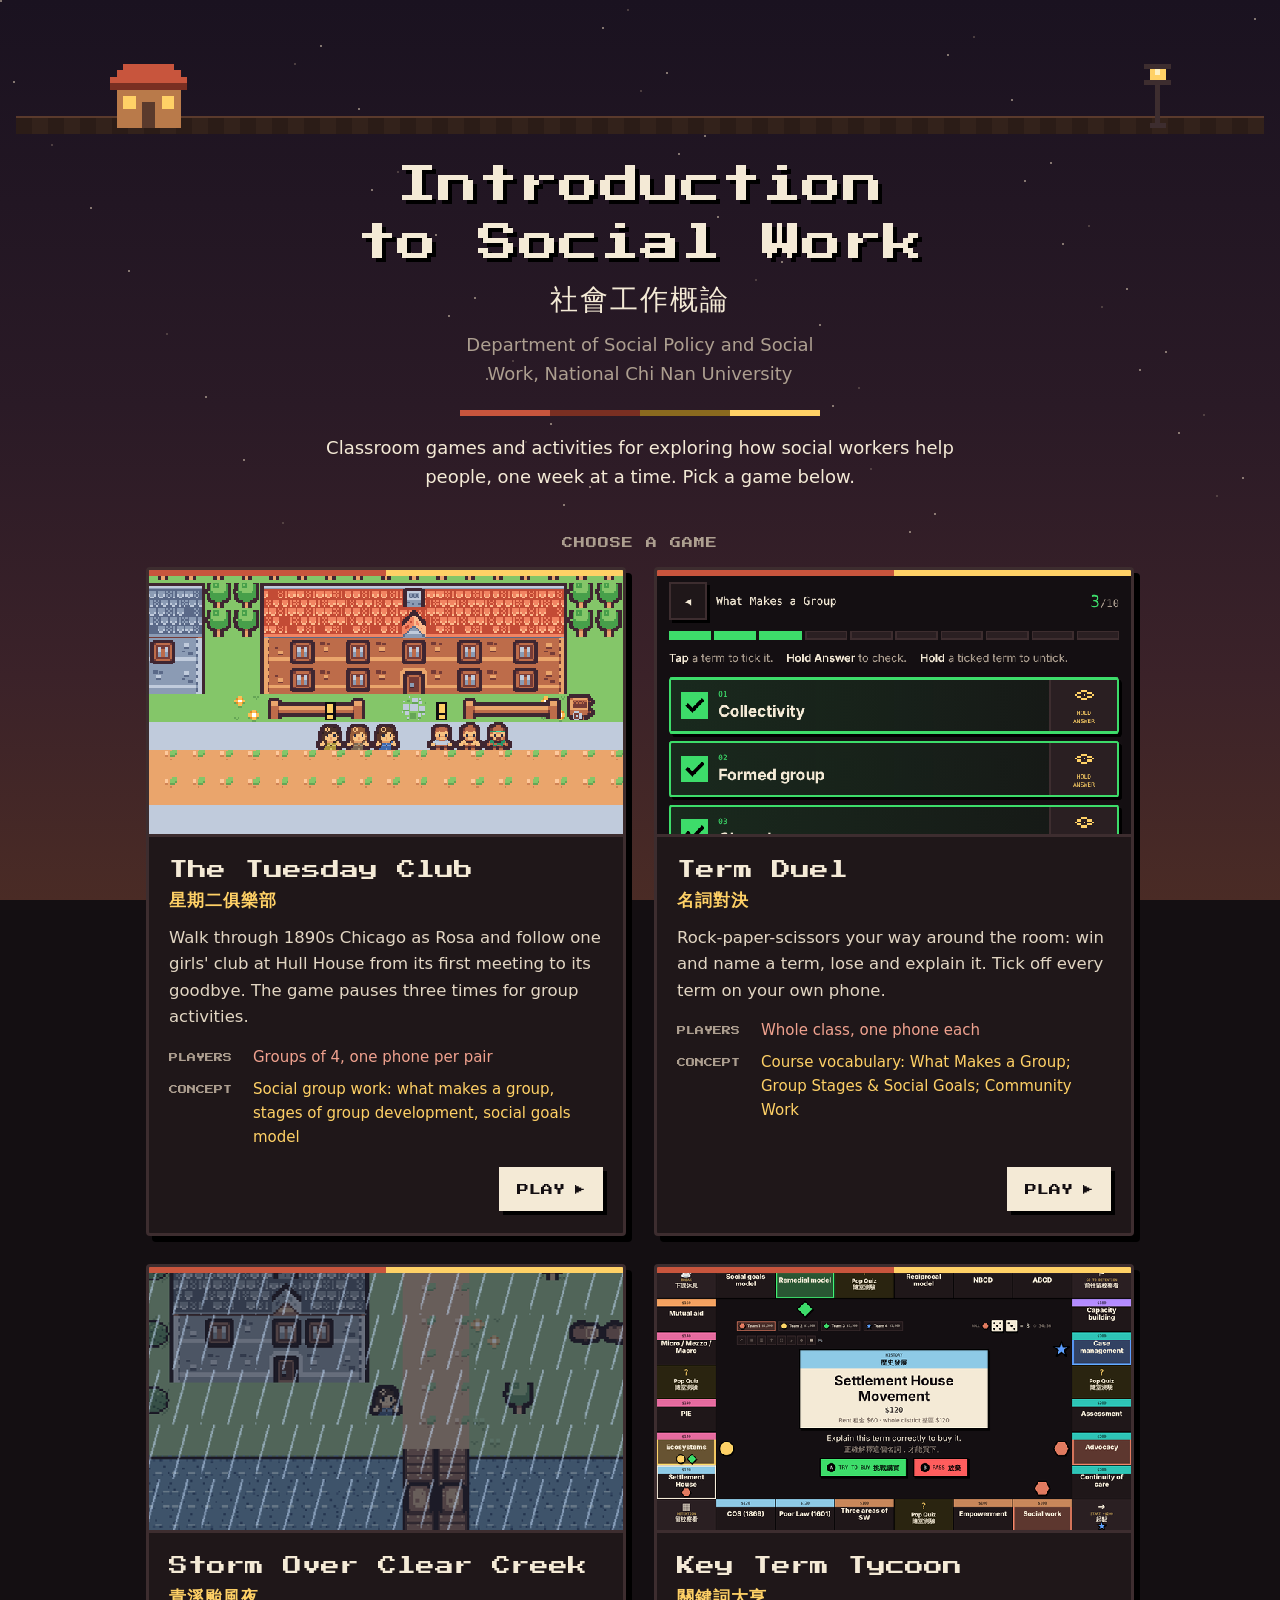
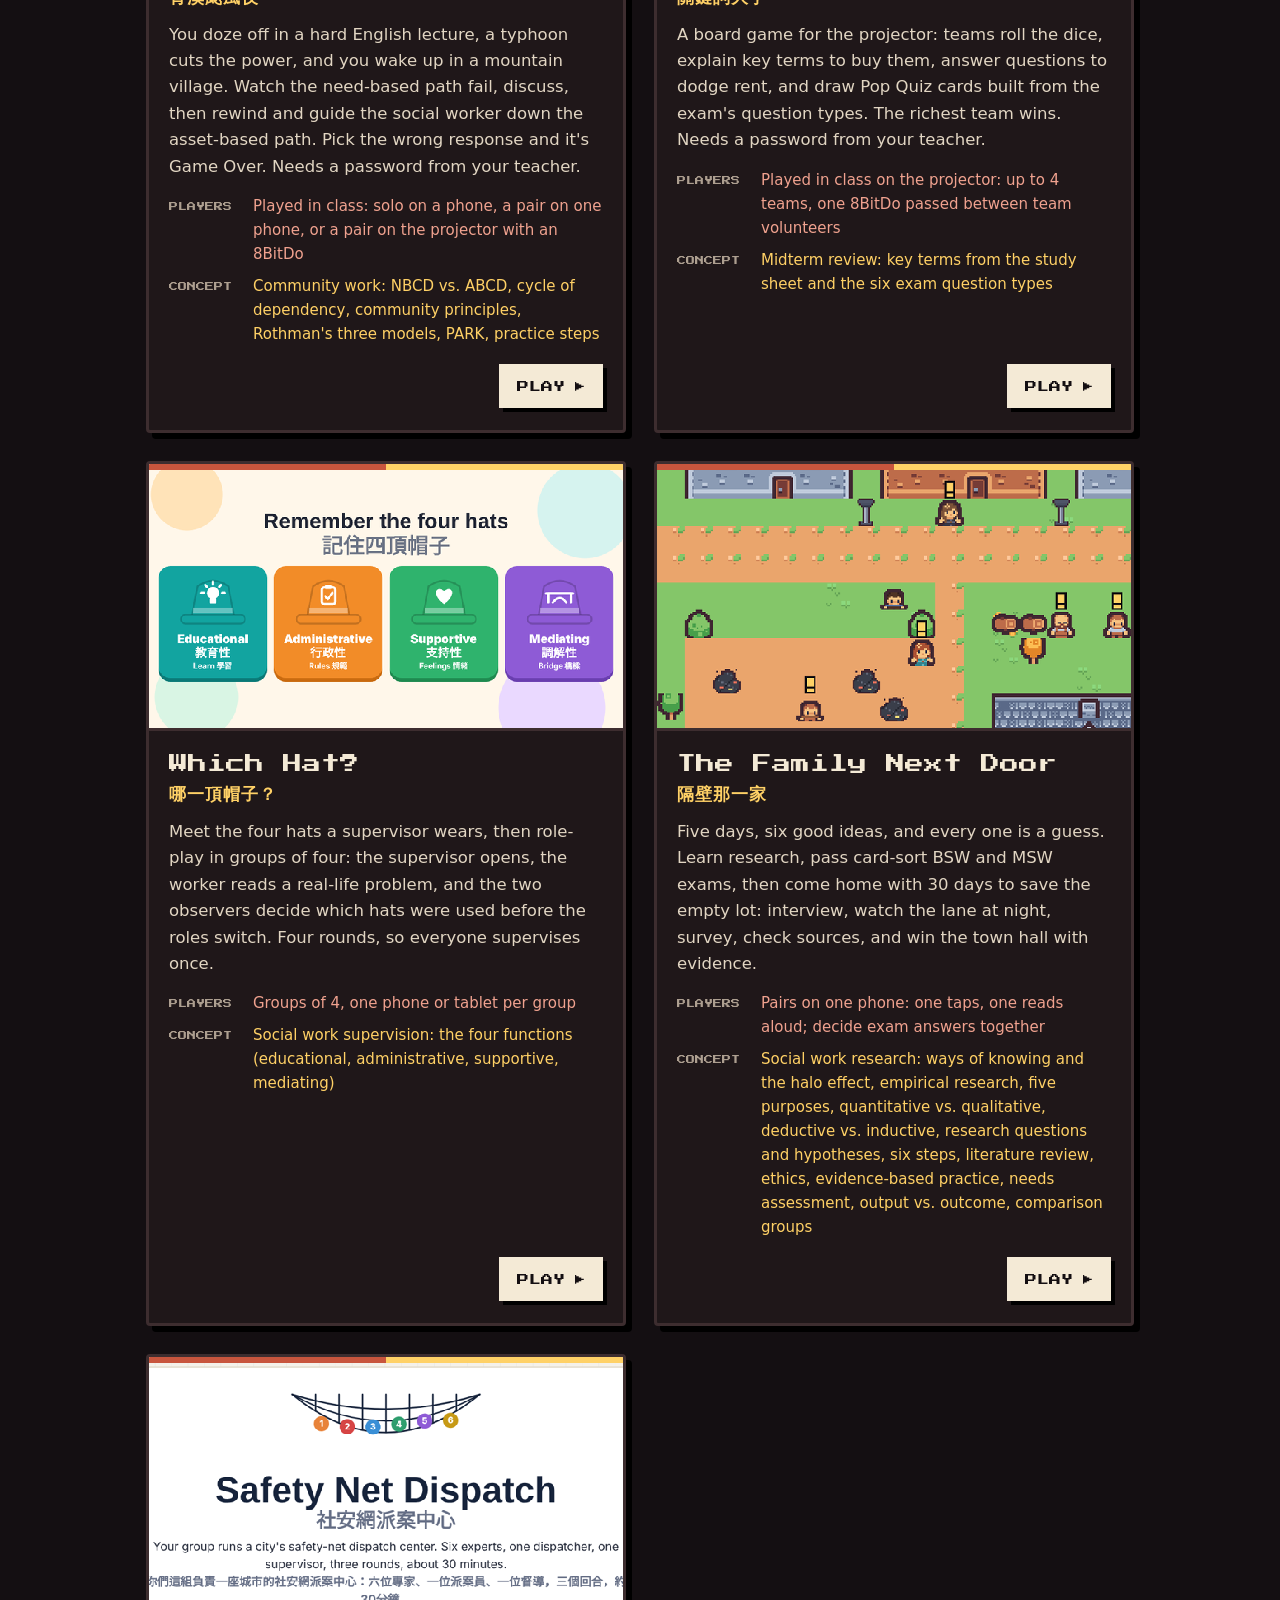
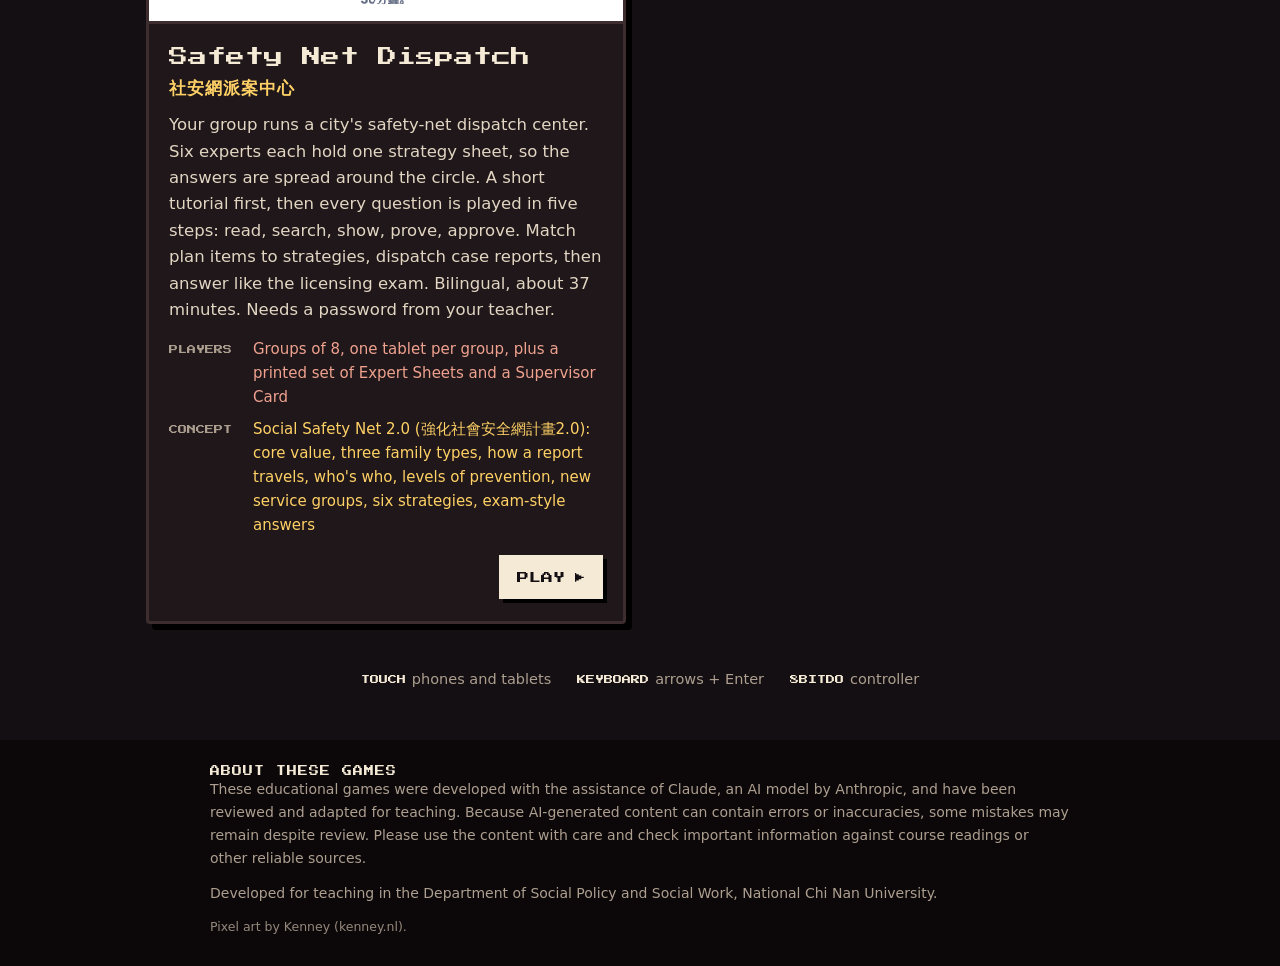
==== commit dccaf334: "Updated on 2026-11-23" ====
--- a/index.html
+++ b/index.html
@@ -224,9 +224,9 @@
     "slug": "safety-net-dispatch",
     "title": "Safety Net Dispatch",
     "zh": "社安網派案中心",
-    "description": "Your group runs a city's safety-net dispatch center. Six experts each hold one strategy sheet, so the answers are spread around the circle: match real plan items to strategies, dispatch case reports, then answer like the licensing exam with lightning questions and an essay builder. Bilingual, about 30 minutes. Needs a password from your teacher.",
+    "description": "Your group runs a city's safety-net dispatch center. Six experts each hold one strategy sheet, so the answers are spread around the circle. A short tutorial first, then every question is played in five steps: read, search, show, prove, approve. Match plan items to strategies, dispatch case reports, then answer like the licensing exam. Bilingual, about 37 minutes. Needs a password from your teacher.",
     "players": "Groups of 8, one tablet per group, plus a printed set of Expert Sheets and a Supervisor Card",
-    "concept": "Social Safety Net 2.0 (強化社會安全網計畫2.0): core value, six strategies, new service groups, family types, reporting timelines, exam-style answers",
+    "concept": "Social Safety Net 2.0 (強化社會安全網計畫2.0): core value, three family types, how a report travels, who's who, levels of prevention, new service groups, six strategies, exam-style answers",
     "path": "games/safety-net-dispatch/",
     "thumb": "games/safety-net-dispatch/thumb.png",
     "added": "2026-11-23"
